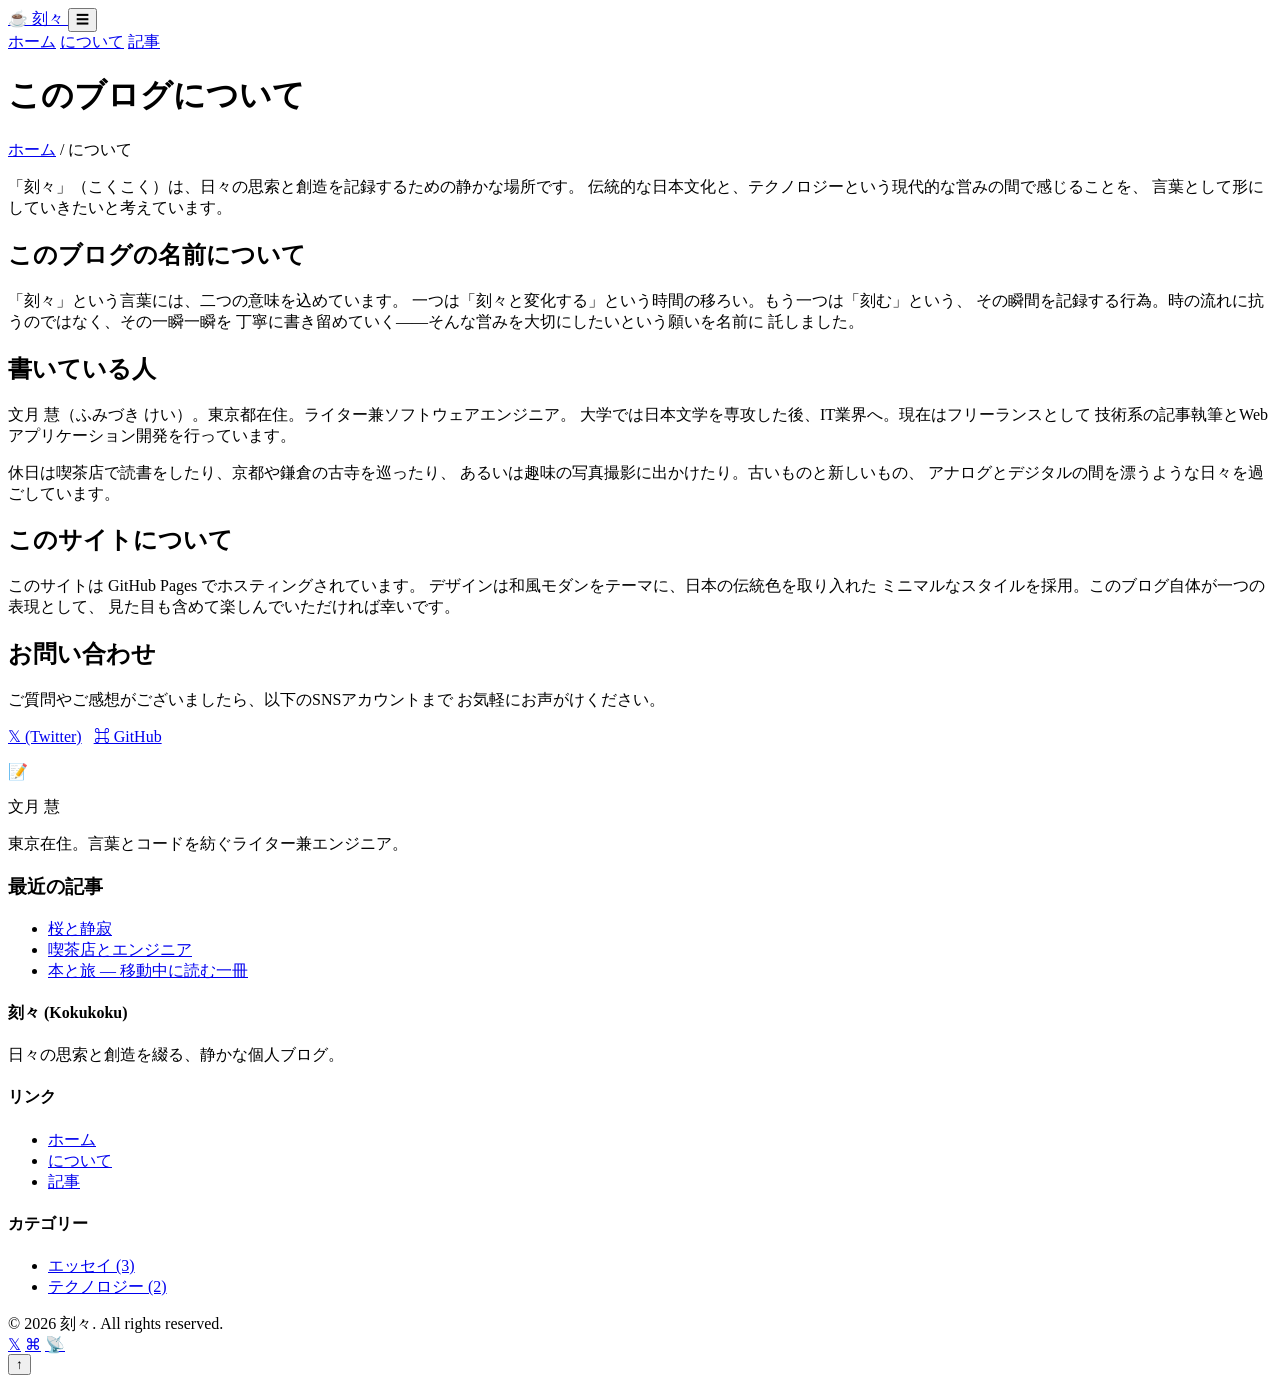
==== about.html @ dc00699d "Add about.html" ====
<!DOCTYPE html>
<html lang="ja">
<head>
  <meta charset="UTF-8">
  <meta name="viewport" content="width=device-width, initial-scale=1.0">
  <meta name="description" content="刻々ブログについて — このサイトと書き手の紹介">
  <title>について — 刻々</title>
  <link rel="icon" href="data:image/svg+xml,<svg xmlns='http://www.w3.org/2000/svg' viewBox='0 0 100 100'><text y='.9em' font-size='90'>🌸</text></svg>">
  <link rel="stylesheet" href="css/style.css">
</head>
<body>

  <!-- Header -->
  <header class="site-header">
    <div class="header-inner">
      <a href="index.html" class="site-logo">
        <span class="logo-icon">☕</span>
        <span>刻々</span>
      </a>
      <button class="nav-toggle" id="navToggle" aria-label="メニュー">☰</button>
      <nav class="main-nav" id="mainNav">
        <a href="index.html">ホーム</a>
        <a href="about.html" class="active">について</a>
        <a href="posts/桜と静寂.html">記事</a>
      </nav>
    </div>
  </header>

  <!-- Page Header -->
  <div class="page-header">
    <h1>このブログについて</h1>
    <p class="breadcrumb"><a href="index.html">ホーム</a> / について</p>
  </div>

  <!-- Content -->
  <div class="layout-with-sidebar">
    <main class="main-content">
      <article class="post-content">

        <p>
          「刻々」（こくこく）は、日々の思索と創造を記録するための静かな場所です。
          伝統的な日本文化と、テクノロジーという現代的な営みの間で感じることを、
          言葉として形にしていきたいと考えています。
        </p>

        <h2>このブログの名前について</h2>
        <p>
          「刻々」という言葉には、二つの意味を込めています。
          一つは「刻々と変化する」という時間の移ろい。もう一つは「刻む」という、
          その瞬間を記録する行為。時の流れに抗うのではなく、その一瞬一瞬を
          丁寧に書き留めていく——そんな営みを大切にしたいという願いを名前に
          託しました。
        </p>

        <h2>書いている人</h2>
        <p>
          文月 慧（ふみづき けい）。東京都在住。ライター兼ソフトウェアエンジニア。
          大学では日本文学を専攻した後、IT業界へ。現在はフリーランスとして
          技術系の記事執筆とWebアプリケーション開発を行っています。
        </p>
        <p>
          休日は喫茶店で読書をしたり、京都や鎌倉の古寺を巡ったり、
          あるいは趣味の写真撮影に出かけたり。古いものと新しいもの、
          アナログとデジタルの間を漂うような日々を過ごしています。
        </p>

        <h2>このサイトについて</h2>
        <p>
          このサイトは GitHub Pages でホスティングされています。
          デザインは和風モダンをテーマに、日本の伝統色を取り入れた
          ミニマルなスタイルを採用。このブログ自体が一つの表現として、
          見た目も含めて楽しんでいただければ幸いです。
        </p>

        <h2>お問い合わせ</h2>
        <p>
          ご質問やご感想がございましたら、以下のSNSアカウントまで
          お気軽にお声がけください。
        </p>
        <p>
          <a href="#" class="btn btn-outline">𝕏 (Twitter)</a>
          <a href="#" class="btn btn-outline" style="margin-left:8px;">⌘ GitHub</a>
        </p>

      </article>
    </main>

    <!-- Sidebar -->
    <aside>
      <div class="profile-widget">
        <div class="avatar">📝</div>
        <p class="name">文月 慧</p>
        <p class="bio">東京在住。言葉とコードを紡ぐライター兼エンジニア。</p>
      </div>

      <div class="widget">
        <h3>最近の記事</h3>
        <ul>
          <li><a href="posts/桜と静寂.html">桜と静寂</a></li>
          <li><a href="posts/喫茶店とエンジニア.html">喫茶店とエンジニア</a></li>
          <li><a href="posts/本と旅.html">本と旅 — 移動中に読む一冊</a></li>
        </ul>
      </div>
    </aside>
  </div>

  <!-- Footer -->
  <footer class="site-footer">
    <div class="footer-inner">
      <div class="footer-section">
        <h4>刻々 (Kokukoku)</h4>
        <p>日々の思索と創造を綴る、静かな個人ブログ。</p>
      </div>
      <div class="footer-section">
        <h4>リンク</h4>
        <ul>
          <li><a href="index.html">ホーム</a></li>
          <li><a href="about.html">について</a></li>
          <li><a href="posts/桜と静寂.html">記事</a></li>
        </ul>
      </div>
      <div class="footer-section">
        <h4>カテゴリー</h4>
        <ul>
          <li><a href="#">エッセイ (3)</a></li>
          <li><a href="#">テクノロジー (2)</a></li>
        </ul>
      </div>
    </div>
    <div class="footer-bottom">
      <span>&copy; 2026 刻々. All rights reserved.</span>
      <div class="footer-social">
        <a href="#" title="Twitter">𝕏</a>
        <a href="#" title="GitHub">⌘</a>
        <a href="#" title="RSS">📡</a>
      </div>
    </div>
  </footer>

  <button class="scroll-top" id="scrollTop" aria-label="トップへ戻る">↑</button>

  <script src="js/main.js"></script>
</body>
</html>
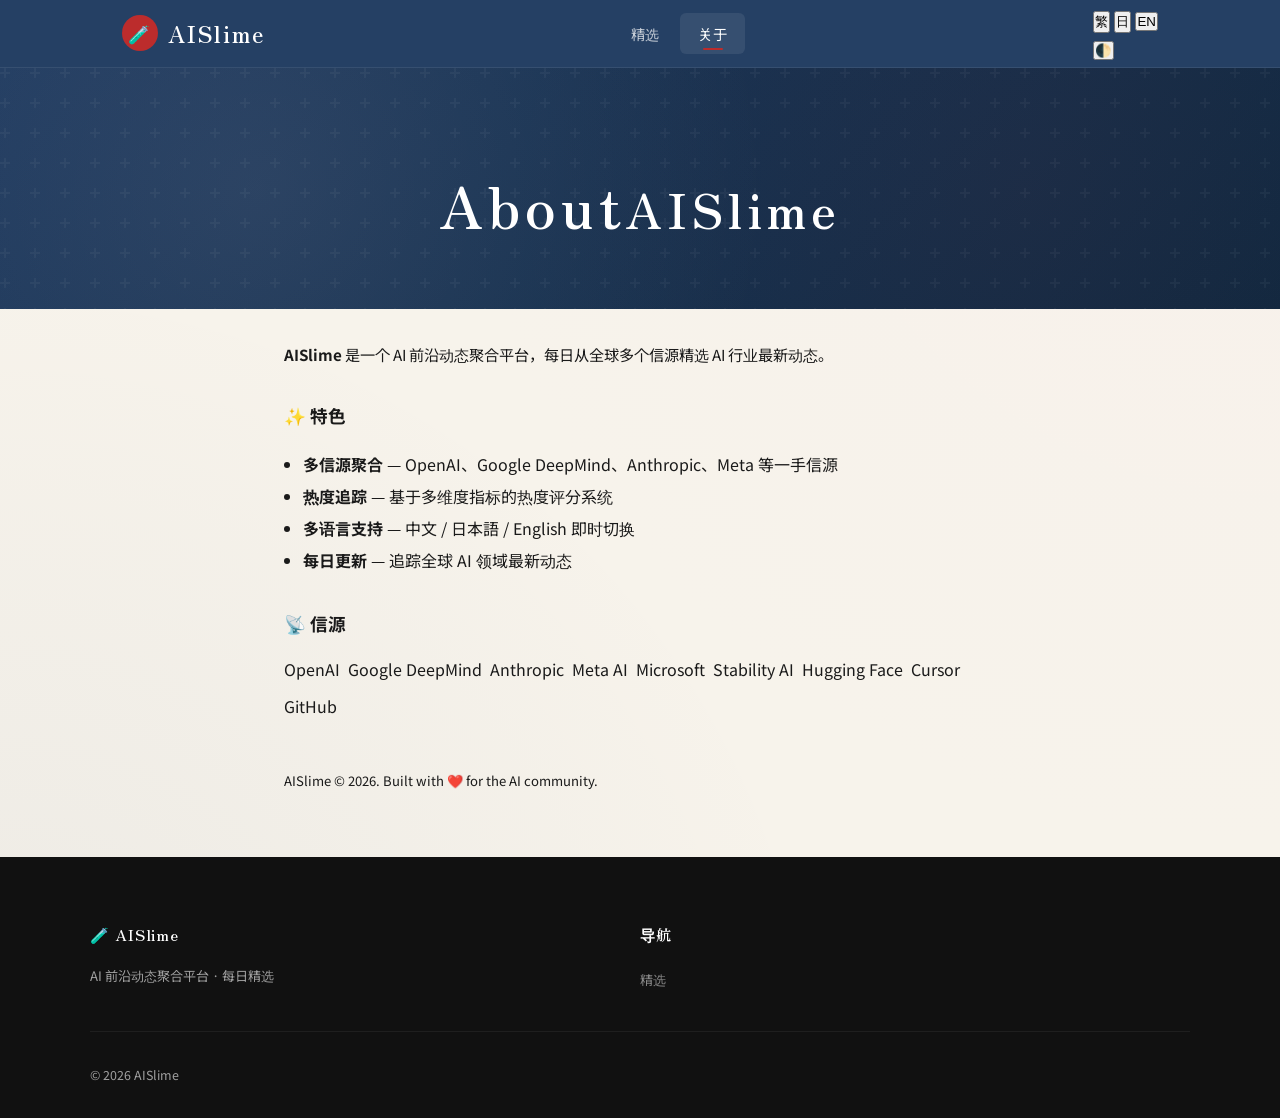
==== commit 350bc3c9: "Update about.html" ====
--- a/about.html
+++ b/about.html
@@ -1,144 +1,87 @@
 <!DOCTYPE html>
-<html lang="ja">
+<html lang="zh-CN" data-theme="dark">
 <head>
   <meta charset="UTF-8">
   <meta name="viewport" content="width=device-width, initial-scale=1.0">
-  <meta name="description" content="刻々ブログについて — このサイトと書き手の紹介">
-  <title>について — 刻々</title>
-  <link rel="icon" href="data:image/svg+xml,<svg xmlns='http://www.w3.org/2000/svg' viewBox='0 0 100 100'><text y='.9em' font-size='90'>🌸</text></svg>">
+  <meta name="description" content="关于 AISlime — AI 前沿动态聚合平台">
+  <title>关于 — AISlime</title>
+  <link rel="icon" href="data:image/svg+xml,<svg xmlns='http://www.w3.org/2000/svg' viewBox='0 0 100 100'><text y='.9em' font-size='90'>🧪</text></svg>">
   <link rel="stylesheet" href="css/style.css">
+  <link href="https://fonts.googleapis.com/css2?family=Inter:wght@400;500;600;700;800&family=Noto+Sans+SC:wght@400;500;600;700&family=Noto+Sans+JP:wght@300;400;500;700&display=swap" rel="stylesheet">
 </head>
 <body>
-
-  <!-- Header -->
   <header class="site-header">
     <div class="header-inner">
-      <a href="index.html" class="site-logo">
-        <span class="logo-icon">☕</span>
-        <span>刻々</span>
-      </a>
-      <button class="nav-toggle" id="navToggle" aria-label="メニュー">☰</button>
+      <a href="index.html" class="site-logo"><span class="logo-icon">🧪</span><span>AISlime</span></a>
       <nav class="main-nav" id="mainNav">
-        <a href="index.html">ホーム</a>
-        <a href="about.html" class="active">について</a>
-        <a href="posts/桜と静寂.html">記事</a>
+        <a href="index.html" data-i18n="nav.featured">精选</a>
+        <a href="about.html" class="active" data-i18n="nav.about">关于</a>
       </nav>
+      <div class="header-actions">
+        <div class="lang-switcher">
+          <button class="lang-btn active" data-lang="zh">繁</button>
+          <button class="lang-btn" data-lang="ja">日</button>
+          <button class="lang-btn" data-lang="en">EN</button>
+        </div>
+        <button class="theme-toggle" id="themeToggle">🌓</button>
+        <button class="nav-toggle" id="navToggle">☰</button>
+      </div>
     </div>
   </header>
 
-  <!-- Page Header -->
-  <div class="page-header">
-    <h1>このブログについて</h1>
-    <p class="breadcrumb"><a href="index.html">ホーム</a> / について</p>
+  <div class="hero" style="padding:6rem 1.5rem 3rem;">
+    <div class="hero-content">
+      <h1><span class="gradient-text">About</span><small>AISlime</small></h1>
+    </div>
   </div>
 
-  <!-- Content -->
-  <div class="layout-with-sidebar">
-    <main class="main-content">
-      <article class="post-content">
+  <main class="main-layout" style="max-width:760px; margin:0 auto; padding:2rem 1.5rem 4rem;">
+    <p style="color:var(--text-secondary); font-size:0.95rem; line-height:1.8; margin-bottom:1.5rem;">
+      <b style="color:var(--text-primary)">AISlime</b> 是一个 AI 前沿动态聚合平台，每日从全球多个信源精选 AI 行业最新动态。
+    </p>
 
-        <p>
-          「刻々」（こくこく）は、日々の思索と創造を記録するための静かな場所です。
-          伝統的な日本文化と、テクノロジーという現代的な営みの間で感じることを、
-          言葉として形にしていきたいと考えています。
-        </p>
+    <h2 style="font-size:1.1rem; color:var(--accent); margin:2rem 0 1rem;">✨ 特色</h2>
+    <ul style="color:var(--text-secondary); line-height:2; padding-left:1.2rem;">
+      <li><b>多信源聚合</b> — OpenAI、Google DeepMind、Anthropic、Meta 等一手信源</li>
+      <li><b>热度追踪</b> — 基于多维度指标的热度评分系统</li>
+      <li><b>多语言支持</b> — 中文 / 日本語 / English 即时切换</li>
+      <li><b>每日更新</b> — 追踪全球 AI 领域最新动态</li>
+    </ul>
 
-        <h2>このブログの名前について</h2>
-        <p>
-          「刻々」という言葉には、二つの意味を込めています。
-          一つは「刻々と変化する」という時間の移ろい。もう一つは「刻む」という、
-          その瞬間を記録する行為。時の流れに抗うのではなく、その一瞬一瞬を
-          丁寧に書き留めていく——そんな営みを大切にしたいという願いを名前に
-          託しました。
-        </p>
+    <h2 style="font-size:1.1rem; color:var(--accent); margin:2rem 0 1rem;">📡 信源</h2>
+    <div style="display:flex; flex-wrap:wrap; gap:0.5rem;">
+      <span class="card-tag model">OpenAI</span>
+      <span class="card-tag product">Google DeepMind</span>
+      <span class="card-tag industry">Anthropic</span>
+      <span class="card-tag paper">Meta AI</span>
+      <span class="card-tag tutorial">Microsoft</span>
+      <span class="card-tag agent">Stability AI</span>
+      <span class="card-tag model">Hugging Face</span>
+      <span class="card-tag product">Cursor</span>
+      <span class="card-tag industry">GitHub</span>
+    </div>
 
-        <h2>書いている人</h2>
-        <p>
-          文月 慧（ふみづき けい）。東京都在住。ライター兼ソフトウェアエンジニア。
-          大学では日本文学を専攻した後、IT業界へ。現在はフリーランスとして
-          技術系の記事執筆とWebアプリケーション開発を行っています。
-        </p>
-        <p>
-          休日は喫茶店で読書をしたり、京都や鎌倉の古寺を巡ったり、
-          あるいは趣味の写真撮影に出かけたり。古いものと新しいもの、
-          アナログとデジタルの間を漂うような日々を過ごしています。
-        </p>
+    <p style="color:var(--text-muted); font-size:0.82rem; margin-top:3rem;">
+      AISlime &copy; 2026. Built with ❤️ for the AI community.
+    </p>
+  </main>
 
-        <h2>このサイトについて</h2>
-        <p>
-          このサイトは GitHub Pages でホスティングされています。
-          デザインは和風モダンをテーマに、日本の伝統色を取り入れた
-          ミニマルなスタイルを採用。このブログ自体が一つの表現として、
-          見た目も含めて楽しんでいただければ幸いです。
-        </p>
-
-        <h2>お問い合わせ</h2>
-        <p>
-          ご質問やご感想がございましたら、以下のSNSアカウントまで
-          お気軽にお声がけください。
-        </p>
-        <p>
-          <a href="#" class="btn btn-outline">𝕏 (Twitter)</a>
-          <a href="#" class="btn btn-outline" style="margin-left:8px;">⌘ GitHub</a>
-        </p>
-
-      </article>
-    </main>
-
-    <!-- Sidebar -->
-    <aside>
-      <div class="profile-widget">
-        <div class="avatar">📝</div>
-        <p class="name">文月 慧</p>
-        <p class="bio">東京在住。言葉とコードを紡ぐライター兼エンジニア。</p>
-      </div>
-
-      <div class="widget">
-        <h3>最近の記事</h3>
-        <ul>
-          <li><a href="posts/桜と静寂.html">桜と静寂</a></li>
-          <li><a href="posts/喫茶店とエンジニア.html">喫茶店とエンジニア</a></li>
-          <li><a href="posts/本と旅.html">本と旅 — 移動中に読む一冊</a></li>
-        </ul>
-      </div>
-    </aside>
-  </div>
-
-  <!-- Footer -->
   <footer class="site-footer">
     <div class="footer-inner">
       <div class="footer-section">
-        <h4>刻々 (Kokukoku)</h4>
-        <p>日々の思索と創造を綴る、静かな個人ブログ。</p>
+        <h4>🧪 AISlime</h4>
+        <p data-i18n="footer.desc">AI 前沿动态聚合平台 · 每日精选</p>
       </div>
       <div class="footer-section">
-        <h4>リンク</h4>
-        <ul>
-          <li><a href="index.html">ホーム</a></li>
-          <li><a href="about.html">について</a></li>
-          <li><a href="posts/桜と静寂.html">記事</a></li>
-        </ul>
-      </div>
-      <div class="footer-section">
-        <h4>カテゴリー</h4>
-        <ul>
-          <li><a href="#">エッセイ (3)</a></li>
-          <li><a href="#">テクノロジー (2)</a></li>
-        </ul>
+        <h4 data-i18n="nav.title">导航</h4>
+        <ul><li><a href="index.html" data-i18n="nav.featured">精选</a></li></ul>
       </div>
     </div>
-    <div class="footer-bottom">
-      <span>&copy; 2026 刻々. All rights reserved.</span>
-      <div class="footer-social">
-        <a href="#" title="Twitter">𝕏</a>
-        <a href="#" title="GitHub">⌘</a>
-        <a href="#" title="RSS">📡</a>
-      </div>
-    </div>
+    <div class="footer-bottom"><span>&copy; 2026 AISlime</span></div>
   </footer>
 
-  <button class="scroll-top" id="scrollTop" aria-label="トップへ戻る">↑</button>
-
+  <button class="scroll-top" id="scrollTop">↑</button>
+  <script src="js/i18n.js"></script>
   <script src="js/main.js"></script>
 </body>
 </html>
--- a/css/style.css
+++ b/css/style.css
@@ -0,0 +1,933 @@
+/* ============================================================
+   日系ブログ — 和風モダンテーマ
+   Japanese Blog — Modern Wa-fu (和風) Theme
+   ============================================================ */
+
+/* --- Fonts --- */
+@import url('https://fonts.googleapis.com/css2?family=Noto+Sans+JP:wght@300;400;500;700&family=Noto+Serif+JP:wght@400;600;700&family=Zen+Old+Mincho:wght@400;600;700&display=swap');
+
+/* --- CSS Variables / Color Palette --- */
+:root {
+  /* Traditional Japanese Colors (伝統色) */
+  --ai: #1e3a5f;               /* 藍色 Indigo blue */
+  --ai-light: #3b5a7e;
+  --shu: #bc2c2c;              /* 朱色 Vermillion red */
+  --shu-light: #d94a4a;
+  --washi: #f7f3eb;            /* 和紙色 Washi paper */
+  --washi-dark: #e8e0d0;
+  --sumi: #1a1a1a;             /* 墨色 Ink black */
+  --take: #6b7b3a;             /* 竹色 Bamboo green */
+  --take-light: #8fa35a;
+  --sakura: #fce4ec;           /* 桜色 Cherry blossom */
+  --sakura-dark: #f8bbd0;
+  --nezumi: #8c8c8c;           /* 鼠色 Gray */
+  --nezumi-light: #b8b8b8;
+  --kinari: #d4c8a8;           /* 生成色 Unbleached silk */
+  --kuro: #111111;
+  --shironeri: #faf6ef;        /* 白練り Off-white */
+
+  /* Functional Assignments */
+  --color-bg: var(--shironeri);
+  --color-bg-alt: var(--washi);
+  --color-text: var(--sumi);
+  --color-text-light: #555;
+  --color-accent: var(--shu);
+  --color-accent-hover: #a02222;
+  --color-primary: var(--ai);
+  --color-primary-light: var(--ai-light);
+  --color-border: var(--kinari);
+  --color-card-bg: #ffffff;
+  --color-header-bg: rgba(30, 58, 95, 0.97);
+  --color-footer-bg: var(--kuro);
+
+  /* Typography */
+  --font-jp-sans: 'Noto Sans JP', 'Hiragino Sans', 'Yu Gothic', sans-serif;
+  --font-jp-serif: 'Noto Serif JP', 'Yu Mincho', 'Hiragino Mincho ProN', serif;
+  --font-title: 'Zen Old Mincho', 'Noto Serif JP', serif;
+
+  /* Spacing */
+  --spacing-xs: 0.25rem;
+  --spacing-sm: 0.5rem;
+  --spacing-md: 1rem;
+  --spacing-lg: 2rem;
+  --spacing-xl: 4rem;
+
+  /* Layout */
+  --content-width: 880px;
+  --card-radius: 12px;
+  --header-height: 68px;
+}
+
+/* --- Reset & Base --- */
+*, *::before, *::after {
+  margin: 0;
+  padding: 0;
+  box-sizing: border-box;
+}
+
+html {
+  scroll-behavior: smooth;
+  font-size: 16px;
+}
+
+body {
+  font-family: var(--font-jp-sans);
+  color: var(--color-text);
+  background: var(--color-bg-alt);
+  background-image:
+    radial-gradient(circle at 100% 0%, rgba(252, 228, 236, 0.15) 0%, transparent 50%),
+    radial-gradient(circle at 0% 100%, rgba(30, 58, 95, 0.05) 0%, transparent 50%);
+  line-height: 1.8;
+  min-height: 100vh;
+  display: flex;
+  flex-direction: column;
+}
+
+a {
+  color: var(--color-primary);
+  text-decoration: none;
+  transition: color 0.2s ease;
+}
+a:hover {
+  color: var(--color-accent);
+}
+
+img {
+  max-width: 100%;
+  height: auto;
+}
+
+::selection {
+  background: var(--sakura-dark);
+  color: var(--kuro);
+}
+
+/* === Washi Pattern Overlay (和紙テクスチャ) === */
+body::before {
+  content: '';
+  position: fixed;
+  inset: 0;
+  pointer-events: none;
+  z-index: -1;
+  opacity: 0.03;
+  background-image:
+    repeating-linear-gradient(
+      0deg,
+      transparent,
+      transparent 2px,
+      rgba(0,0,0,0.03) 2px,
+      rgba(0,0,0,0.03) 4px
+    );
+}
+
+/* === Header / Navigation === */
+.site-header {
+  position: fixed;
+  top: 0;
+  left: 0;
+  right: 0;
+  height: var(--header-height);
+  background: var(--color-header-bg);
+  backdrop-filter: blur(12px);
+  -webkit-backdrop-filter: blur(12px);
+  z-index: 1000;
+  border-bottom: 1px solid rgba(255,255,255,0.08);
+}
+
+.header-inner {
+  max-width: 1100px;
+  margin: 0 auto;
+  padding: 0 var(--spacing-lg);
+  height: 100%;
+  display: flex;
+  align-items: center;
+  justify-content: space-between;
+}
+
+.site-logo {
+  display: flex;
+  align-items: center;
+  gap: 10px;
+  color: #fff;
+  font-family: var(--font-title);
+  font-size: 1.4rem;
+  font-weight: 700;
+  letter-spacing: 0.08em;
+  text-decoration: none;
+}
+
+.site-logo .logo-icon {
+  display: inline-flex;
+  align-items: center;
+  justify-content: center;
+  width: 36px;
+  height: 36px;
+  background: var(--shu);
+  border-radius: 50%;
+  font-size: 1.1rem;
+}
+
+.main-nav {
+  display: flex;
+  align-items: center;
+  gap: 2px;
+}
+
+.main-nav a {
+  color: rgba(255,255,255,0.75);
+  padding: 8px 18px;
+  font-size: 0.9rem;
+  font-weight: 400;
+  letter-spacing: 0.04em;
+  border-radius: 6px;
+  transition: all 0.2s ease;
+  position: relative;
+}
+.main-nav a:hover {
+  color: #fff;
+  background: rgba(255,255,255,0.1);
+}
+.main-nav a.active {
+  color: #fff;
+  background: rgba(255,255,255,0.08);
+}
+.main-nav a.active::after {
+  content: '';
+  position: absolute;
+  bottom: 4px;
+  left: 50%;
+  transform: translateX(-50%);
+  width: 20px;
+  height: 2px;
+  background: var(--shu);
+  border-radius: 1px;
+}
+
+/* Mobile hamburger */
+.nav-toggle {
+  display: none;
+  background: none;
+  border: none;
+  color: #fff;
+  font-size: 1.5rem;
+  cursor: pointer;
+  padding: 4px;
+}
+
+/* === Hero Section === */
+.hero {
+  margin-top: var(--header-height);
+  padding: var(--spacing-xl) var(--spacing-lg);
+  text-align: center;
+  position: relative;
+  overflow: hidden;
+  background: linear-gradient(135deg, var(--ai) 0%, #0f2840 100%);
+  color: #fff;
+}
+
+.hero::before {
+  content: '';
+  position: absolute;
+  inset: 0;
+  background:
+    radial-gradient(circle at 20% 50%, rgba(252, 228, 236, 0.08) 0%, transparent 50%),
+    radial-gradient(circle at 80% 50%, rgba(188, 44, 44, 0.06) 0%, transparent 50%);
+  pointer-events: none;
+}
+
+/* Seigaiha pattern overlay */
+.hero::after {
+  content: '';
+  position: absolute;
+  inset: 0;
+  opacity: 0.04;
+  background-image: url("data:image/svg+xml,%3Csvg width='60' height='60' viewBox='0 0 60 60' xmlns='http://www.w3.org/2000/svg'%3E%3Cg fill='none' fill-rule='evenodd'%3E%3Cg fill='%23ffffff' fill-opacity='1'%3E%3Cpath d='M36 34v-4h-2v4h-4v2h4v4h2v-4h4v-2h-4zm0-30V0h-2v4h-4v2h4v4h2V6h4V4h-4zM6 34v-4H4v4H0v2h4v4h2v-4h4v-2H6zM6 4V0H4v4H0v2h4v4h2V6h4V4H6z'/%3E%3C/g%3E%3C/g%3E%3C/svg%3E");
+  pointer-events: none;
+}
+
+.hero-content {
+  max-width: var(--content-width);
+  margin: 0 auto;
+  position: relative;
+  z-index: 1;
+}
+
+.hero h1 {
+  font-family: var(--font-title);
+  font-size: clamp(2.2rem, 5vw, 3.6rem);
+  font-weight: 700;
+  letter-spacing: 0.08em;
+  line-height: 1.4;
+  margin-bottom: var(--spacing-md);
+}
+
+.hero h1 .jp-accent {
+  display: inline-block;
+  color: var(--shu);
+  font-size: 1.1em;
+}
+
+.hero .subtitle {
+  font-size: 1.05rem;
+  color: rgba(255,255,255,0.7);
+  font-weight: 300;
+  letter-spacing: 0.15em;
+  margin-bottom: var(--spacing-lg);
+}
+
+.hero .subtitle .jp {
+  font-family: var(--font-jp-serif);
+  font-size: 0.95em;
+}
+
+/* === Section Container === */
+.container {
+  max-width: var(--content-width);
+  margin: 0 auto;
+  padding: var(--spacing-lg);
+}
+
+section {
+  padding: var(--spacing-xl) 0;
+}
+
+.section-title {
+  font-family: var(--font-title);
+  font-size: 1.8rem;
+  font-weight: 600;
+  color: var(--color-primary);
+  text-align: center;
+  margin-bottom: var(--spacing-sm);
+  letter-spacing: 0.1em;
+}
+
+.section-title-jp {
+  display: block;
+  font-family: var(--font-jp-sans);
+  font-size: 0.75rem;
+  color: var(--nezumi);
+  font-weight: 400;
+  letter-spacing: 0.2em;
+  text-transform: uppercase;
+  margin-bottom: var(--spacing-sm);
+}
+
+.section-divider {
+  width: 60px;
+  height: 3px;
+  background: var(--shu);
+  margin: var(--spacing-md) auto var(--spacing-lg);
+  border-radius: 2px;
+}
+
+/* === Blog Card Grid === */
+.blog-grid {
+  display: grid;
+  grid-template-columns: repeat(auto-fill, minmax(340px, 1fr));
+  gap: var(--spacing-lg);
+  margin-top: var(--spacing-lg);
+}
+
+.blog-card {
+  background: var(--color-card-bg);
+  border-radius: var(--card-radius);
+  overflow: hidden;
+  box-shadow: 0 2px 12px rgba(0,0,0,0.06);
+  transition: transform 0.25s ease, box-shadow 0.25s ease;
+  cursor: pointer;
+  border: 1px solid rgba(0,0,0,0.04);
+}
+.blog-card:hover {
+  transform: translateY(-4px);
+  box-shadow: 0 8px 30px rgba(0,0,0,0.1);
+}
+
+.blog-card-image {
+  width: 100%;
+  height: 200px;
+  object-fit: cover;
+  display: block;
+  background: var(--washi-dark);
+}
+
+.blog-card-body {
+  padding: var(--spacing-lg);
+}
+
+.blog-card .card-category {
+  display: inline-block;
+  font-size: 0.72rem;
+  font-weight: 500;
+  letter-spacing: 0.08em;
+  color: var(--shu);
+  background: rgba(188, 44, 44, 0.08);
+  padding: 2px 10px;
+  border-radius: 4px;
+  margin-bottom: var(--spacing-sm);
+}
+
+.blog-card h3 {
+  font-family: var(--font-jp-serif);
+  font-size: 1.15rem;
+  font-weight: 600;
+  color: var(--color-text);
+  line-height: 1.6;
+  margin-bottom: var(--spacing-sm);
+}
+
+.blog-card .card-excerpt {
+  font-size: 0.88rem;
+  color: var(--color-text-light);
+  line-height: 1.7;
+  margin-bottom: var(--spacing-md);
+}
+
+.blog-card .card-meta {
+  display: flex;
+  align-items: center;
+  gap: var(--spacing-md);
+  font-size: 0.78rem;
+  color: var(--nezumi);
+}
+
+.blog-card .card-meta .date {
+  display: flex;
+  align-items: center;
+  gap: 4px;
+}
+
+/* === Featured Post (larger) === */
+.featured-post {
+  display: grid;
+  grid-template-columns: 1fr 1fr;
+  gap: var(--spacing-lg);
+  background: var(--color-card-bg);
+  border-radius: var(--card-radius);
+  overflow: hidden;
+  box-shadow: 0 4px 20px rgba(0,0,0,0.06);
+  border: 1px solid rgba(0,0,0,0.04);
+  margin-bottom: var(--spacing-xl);
+}
+
+.featured-post .featured-image {
+  height: 100%;
+  min-height: 300px;
+  background: var(--washi-dark);
+  object-fit: cover;
+  width: 100%;
+  display: block;
+}
+
+.featured-post .featured-body {
+  padding: var(--spacing-xl);
+  display: flex;
+  flex-direction: column;
+  justify-content: center;
+}
+
+.featured-post .card-category {
+  display: inline-block;
+  font-size: 0.75rem;
+  font-weight: 500;
+  letter-spacing: 0.08em;
+  color: var(--shu);
+  background: rgba(188, 44, 44, 0.08);
+  padding: 3px 12px;
+  border-radius: 4px;
+  margin-bottom: var(--spacing-sm);
+  align-self: flex-start;
+}
+
+.featured-post h2 {
+  font-family: var(--font-title);
+  font-size: 1.5rem;
+  font-weight: 600;
+  color: var(--color-text);
+  line-height: 1.5;
+  margin-bottom: var(--spacing-md);
+}
+
+.featured-post .featured-excerpt {
+  font-size: 0.92rem;
+  color: var(--color-text-light);
+  line-height: 1.8;
+  margin-bottom: var(--spacing-md);
+}
+
+.featured-post .card-meta {
+  font-size: 0.8rem;
+  color: var(--nezumi);
+}
+
+/* === Buttons === */
+.btn {
+  display: inline-flex;
+  align-items: center;
+  gap: 6px;
+  padding: 10px 24px;
+  font-family: var(--font-jp-sans);
+  font-size: 0.88rem;
+  font-weight: 500;
+  letter-spacing: 0.04em;
+  border-radius: 6px;
+  border: none;
+  cursor: pointer;
+  transition: all 0.2s ease;
+}
+
+.btn-primary {
+  background: var(--color-primary);
+  color: #fff;
+}
+.btn-primary:hover {
+  background: #152d4a;
+  color: #fff;
+}
+
+.btn-outline {
+  background: transparent;
+  color: var(--color-primary);
+  border: 1.5px solid var(--color-primary);
+}
+.btn-outline:hover {
+  background: var(--color-primary);
+  color: #fff;
+}
+
+.btn-accent {
+  background: var(--shu);
+  color: #fff;
+}
+.btn-accent:hover {
+  background: var(--color-accent-hover);
+  color: #fff;
+}
+
+/* === Page Content === */
+.page-header {
+  margin-top: var(--header-height);
+  padding: var(--spacing-xl) var(--spacing-lg);
+  background: linear-gradient(135deg, var(--ai) 0%, #0f2840 100%);
+  color: #fff;
+  text-align: center;
+  position: relative;
+  overflow: hidden;
+}
+
+.page-header::after {
+  content: '';
+  position: absolute;
+  inset: 0;
+  opacity: 0.04;
+  background-image: url("data:image/svg+xml,%3Csvg width='60' height='60' viewBox='0 0 60 60' xmlns='http://www.w3.org/2000/svg'%3E%3Cg fill='none' fill-rule='evenodd'%3E%3Cg fill='%23ffffff' fill-opacity='1'%3E%3Cpath d='M36 34v-4h-2v4h-4v2h4v4h2v-4h4v-2h-4zm0-30V0h-2v4h-4v2h4v4h2V6h4V4h-4zM6 34v-4H4v4H0v2h4v4h2v-4h4v-2H6zM6 4V0H4v4H0v2h4v4h2V6h4V4H6z'/%3E%3C/g%3E%3C/g%3E%3C/svg%3E");
+  pointer-events: none;
+}
+
+.page-header h1 {
+  font-family: var(--font-title);
+  font-size: clamp(1.8rem, 4vw, 2.8rem);
+  font-weight: 700;
+  letter-spacing: 0.08em;
+  position: relative;
+  z-index: 1;
+}
+
+.page-header .breadcrumb {
+  font-size: 0.82rem;
+  color: rgba(255,255,255,0.6);
+  margin-top: var(--spacing-sm);
+  position: relative;
+  z-index: 1;
+}
+.page-header .breadcrumb a {
+  color: rgba(255,255,255,0.7);
+}
+.page-header .breadcrumb a:hover {
+  color: #fff;
+}
+
+/* === Blog Post (Single) === */
+.post-content {
+  max-width: 760px;
+  margin: 0 auto;
+}
+
+.post-content h2 {
+  font-family: var(--font-title);
+  font-size: 1.5rem;
+  color: var(--color-primary);
+  margin-top: var(--spacing-xl);
+  margin-bottom: var(--spacing-md);
+  padding-bottom: var(--spacing-sm);
+  border-bottom: 2px solid var(--washi-dark);
+}
+
+.post-content h3 {
+  font-family: var(--font-title);
+  font-size: 1.2rem;
+  color: var(--color-text);
+  margin-top: var(--spacing-lg);
+  margin-bottom: var(--spacing-md);
+}
+
+.post-content p {
+  margin-bottom: var(--spacing-md);
+  font-size: 0.95rem;
+  line-height: 2;
+}
+
+.post-content blockquote {
+  border-left: 4px solid var(--shu);
+  padding: var(--spacing-md) var(--spacing-lg);
+  margin: var(--spacing-lg) 0;
+  background: var(--washi);
+  border-radius: 0 8px 8px 0;
+  font-style: italic;
+}
+
+.post-content blockquote p {
+  margin-bottom: 0;
+}
+
+.post-content ul, .post-content ol {
+  padding-left: var(--spacing-lg);
+  margin-bottom: var(--spacing-md);
+}
+
+.post-content li {
+  margin-bottom: var(--spacing-sm);
+  font-size: 0.95rem;
+}
+
+.post-content code {
+  background: var(--washi-dark);
+  padding: 2px 6px;
+  border-radius: 4px;
+  font-size: 0.85rem;
+  font-family: 'Courier New', monospace;
+}
+
+.post-content pre {
+  background: #1a1a2e;
+  color: #e0e0e0;
+  padding: var(--spacing-lg);
+  border-radius: var(--card-radius);
+  overflow-x: auto;
+  margin: var(--spacing-lg) 0;
+  font-size: 0.85rem;
+  line-height: 1.6;
+}
+
+/* === Sidebar / Profile Widget === */
+.profile-widget {
+  background: var(--color-card-bg);
+  border-radius: var(--card-radius);
+  padding: var(--spacing-lg);
+  border: 1px solid rgba(0,0,0,0.04);
+  text-align: center;
+  margin-bottom: var(--spacing-lg);
+}
+
+.profile-widget .avatar {
+  width: 80px;
+  height: 80px;
+  border-radius: 50%;
+  background: var(--washi-dark);
+  margin: 0 auto var(--spacing-md);
+  display: flex;
+  align-items: center;
+  justify-content: center;
+  font-size: 2.5rem;
+  color: var(--ai);
+  border: 3px solid var(--washi-dark);
+}
+
+.profile-widget .name {
+  font-family: var(--font-title);
+  font-size: 1.1rem;
+  font-weight: 600;
+  margin-bottom: 4px;
+}
+
+.profile-widget .bio {
+  font-size: 0.82rem;
+  color: var(--color-text-light);
+  line-height: 1.6;
+}
+
+/* === Categories Widget === */
+.widget {
+  background: var(--color-card-bg);
+  border-radius: var(--card-radius);
+  padding: var(--spacing-lg);
+  border: 1px solid rgba(0,0,0,0.04);
+  margin-bottom: var(--spacing-lg);
+}
+
+.widget h3 {
+  font-family: var(--font-title);
+  font-size: 1rem;
+  font-weight: 600;
+  color: var(--color-primary);
+  margin-bottom: var(--spacing-md);
+  padding-bottom: var(--spacing-sm);
+  border-bottom: 2px solid var(--washi-dark);
+}
+
+.widget ul {
+  list-style: none;
+}
+
+.widget li {
+  padding: 6px 0;
+  border-bottom: 1px solid var(--washi);
+}
+
+.widget li:last-child {
+  border-bottom: none;
+}
+
+.widget li a {
+  font-size: 0.85rem;
+  display: flex;
+  justify-content: space-between;
+  align-items: center;
+}
+
+.widget .count {
+  font-size: 0.75rem;
+  color: var(--nezumi);
+  background: var(--washi);
+  padding: 1px 8px;
+  border-radius: 10px;
+}
+
+/* === Two-column layout === */
+.layout-with-sidebar {
+  display: grid;
+  grid-template-columns: 1fr 280px;
+  gap: var(--spacing-xl);
+  max-width: 1200px;
+  margin: 0 auto;
+  padding: var(--spacing-xl) var(--spacing-lg);
+}
+
+.main-content {
+  min-width: 0;
+}
+
+/* === Footer === */
+.site-footer {
+  background: var(--color-footer-bg);
+  color: rgba(255,255,255,0.6);
+  padding: var(--spacing-xl) var(--spacing-lg) var(--spacing-lg);
+  margin-top: auto;
+}
+
+.footer-inner {
+  max-width: 1100px;
+  margin: 0 auto;
+  display: grid;
+  grid-template-columns: 2fr 1fr 1fr;
+  gap: var(--spacing-xl);
+}
+
+.footer-section h4 {
+  color: #fff;
+  font-family: var(--font-title);
+  font-size: 0.95rem;
+  font-weight: 600;
+  margin-bottom: var(--spacing-md);
+  letter-spacing: 0.06em;
+}
+
+.footer-section p {
+  font-size: 0.82rem;
+  line-height: 1.8;
+}
+
+.footer-section ul {
+  list-style: none;
+}
+
+.footer-section li {
+  margin-bottom: 6px;
+}
+
+.footer-section a {
+  color: rgba(255,255,255,0.5);
+  font-size: 0.82rem;
+  transition: color 0.2s;
+}
+.footer-section a:hover {
+  color: #fff;
+}
+
+.footer-bottom {
+  max-width: 1100px;
+  margin: var(--spacing-lg) auto 0;
+  padding-top: var(--spacing-lg);
+  border-top: 1px solid rgba(255,255,255,0.06);
+  display: flex;
+  justify-content: space-between;
+  align-items: center;
+  font-size: 0.78rem;
+}
+
+.footer-social {
+  display: flex;
+  gap: var(--spacing-md);
+}
+
+.footer-social a {
+  color: rgba(255,255,255,0.4);
+  font-size: 1.1rem;
+  transition: color 0.2s;
+}
+.footer-social a:hover {
+  color: var(--sakura);
+}
+
+/* === Scroll to Top === */
+.scroll-top {
+  position: fixed;
+  bottom: 30px;
+  right: 30px;
+  width: 44px;
+  height: 44px;
+  background: var(--color-primary);
+  color: #fff;
+  border: none;
+  border-radius: 50%;
+  font-size: 1.2rem;
+  cursor: pointer;
+  opacity: 0;
+  visibility: hidden;
+  transform: translateY(10px);
+  transition: all 0.3s ease;
+  box-shadow: 0 4px 12px rgba(0,0,0,0.2);
+  z-index: 999;
+}
+.scroll-top.visible {
+  opacity: 1;
+  visibility: visible;
+  transform: translateY(0);
+}
+.scroll-top:hover {
+  background: var(--color-accent);
+  transform: translateY(-2px);
+}
+
+/* === Page load animation === */
+.fade-in {
+  opacity: 0;
+  transform: translateY(20px);
+  transition: opacity 0.6s ease, transform 0.6s ease;
+}
+.fade-in.visible {
+  opacity: 1;
+  transform: translateY(0);
+}
+
+/* === Responsive === */
+@media (max-width: 900px) {
+  .featured-post {
+    grid-template-columns: 1fr;
+  }
+  .featured-post .featured-image {
+    min-height: 220px;
+  }
+  .footer-inner {
+    grid-template-columns: 1fr 1fr;
+  }
+  .layout-with-sidebar {
+    grid-template-columns: 1fr;
+  }
+}
+
+@media (max-width: 768px) {
+  .nav-toggle {
+    display: block;
+  }
+  .main-nav {
+    position: fixed;
+    top: var(--header-height);
+    left: 0;
+    right: 0;
+    background: var(--color-header-bg);
+    flex-direction: column;
+    padding: var(--spacing-md);
+    gap: 0;
+    transform: translateY(-100%);
+    opacity: 0;
+    transition: all 0.3s ease;
+    pointer-events: none;
+    border-bottom: 1px solid rgba(255,255,255,0.08);
+  }
+  .main-nav.open {
+    transform: translateY(0);
+    opacity: 1;
+    pointer-events: auto;
+  }
+  .main-nav a {
+    padding: 12px 18px;
+    width: 100%;
+    border-radius: 6px;
+  }
+  .main-nav a.active::after {
+    display: none;
+  }
+  .main-nav a.active {
+    background: rgba(188,44,44,0.15);
+    color: #fff;
+  }
+
+  .blog-grid {
+    grid-template-columns: 1fr;
+  }
+
+  .hero h1 {
+    font-size: 1.8rem;
+  }
+
+  .layout-with-sidebar {
+    padding: var(--spacing-lg);
+  }
+
+  .footer-inner {
+    grid-template-columns: 1fr;
+  }
+
+  .footer-bottom {
+    flex-direction: column;
+    gap: var(--spacing-sm);
+    text-align: center;
+  }
+
+  .featured-post .featured-body {
+    padding: var(--spacing-lg);
+  }
+}
+
+/* === Tag cloud === */
+.tag-cloud {
+  display: flex;
+  flex-wrap: wrap;
+  gap: 8px;
+  margin-top: var(--spacing-md);
+}
+.tag {
+  display: inline-block;
+  font-size: 0.75rem;
+  color: var(--color-primary);
+  background: rgba(30, 58, 95, 0.06);
+  padding: 4px 12px;
+  border-radius: 20px;
+  transition: all 0.2s;
+  border: 1px solid transparent;
+}
+.tag:hover {
+  background: var(--color-primary);
+  color: #fff;
+  border-color: var(--color-primary);
+}
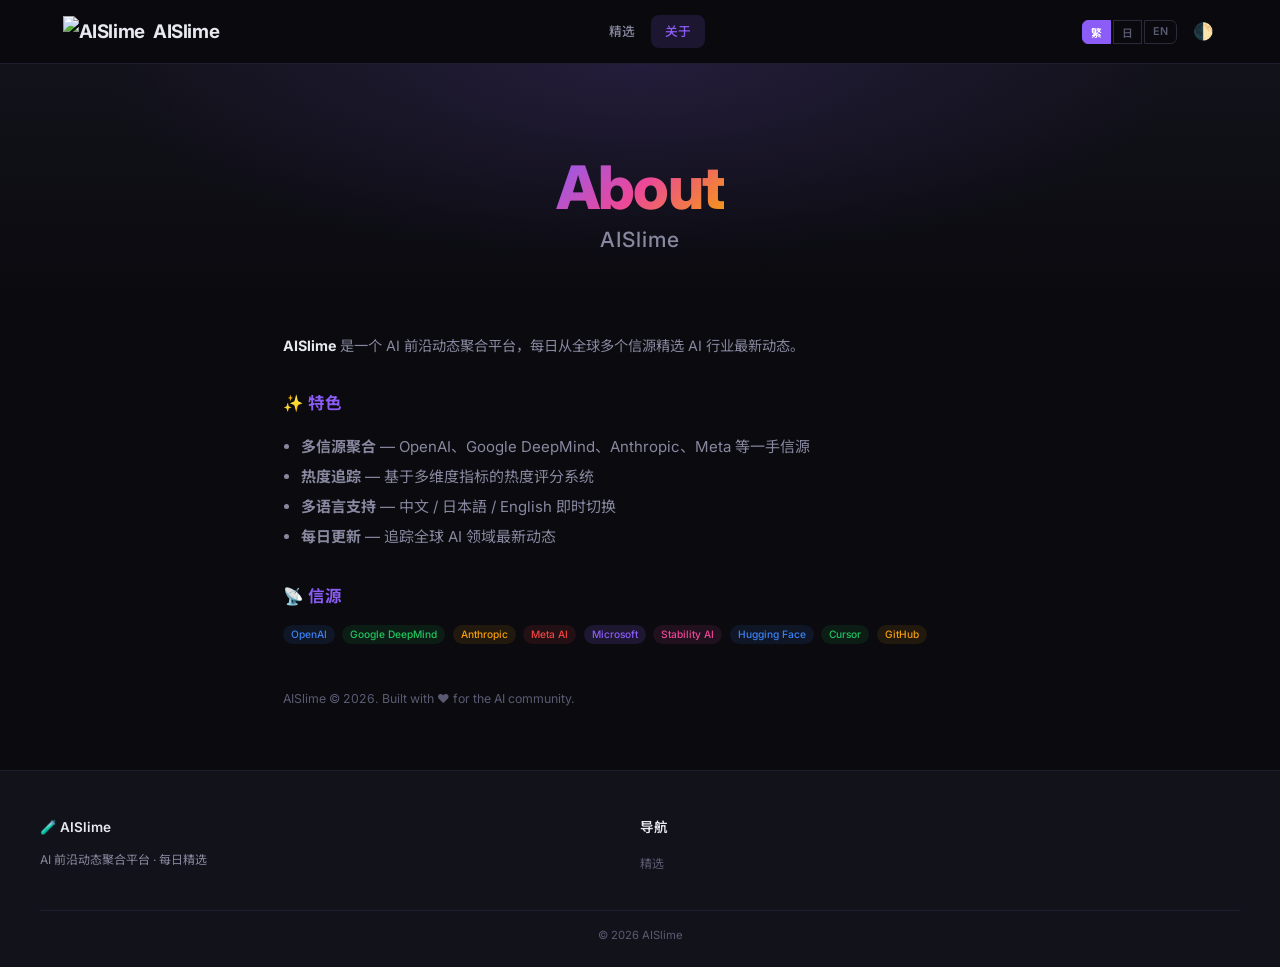
==== commit 3e16df9b: "Update about.html" ====
--- a/about.html
+++ b/about.html
@@ -12,7 +12,10 @@
 <body>
   <header class="site-header">
     <div class="header-inner">
-      <a href="index.html" class="site-logo"><span class="logo-icon">🧪</span><span>AISlime</span></a>
+      <a href="index.html" class="site-logo">
+        <img src="images/slime.svg" alt="AISlime" class="logo-img">
+        <span>AISlime</span>
+      </a>
       <nav class="main-nav" id="mainNav">
         <a href="index.html" data-i18n="nav.featured">精选</a>
         <a href="about.html" class="active" data-i18n="nav.about">关于</a>
--- a/css/style.css
+++ b/css/style.css
@@ -1,933 +1,476 @@
 /* ============================================================
-   日系ブログ — 和風モダンテーマ
-   Japanese Blog — Modern Wa-fu (和風) Theme
+   AISlime — AI 前沿动态聚合
    ============================================================ */
 
 /* --- Fonts --- */
-@import url('https://fonts.googleapis.com/css2?family=Noto+Sans+JP:wght@300;400;500;700&family=Noto+Serif+JP:wght@400;600;700&family=Zen+Old+Mincho:wght@400;600;700&display=swap');
-
-/* --- CSS Variables / Color Palette --- */
-:root {
-  /* Traditional Japanese Colors (伝統色) */
-  --ai: #1e3a5f;               /* 藍色 Indigo blue */
-  --ai-light: #3b5a7e;
-  --shu: #bc2c2c;              /* 朱色 Vermillion red */
-  --shu-light: #d94a4a;
-  --washi: #f7f3eb;            /* 和紙色 Washi paper */
-  --washi-dark: #e8e0d0;
-  --sumi: #1a1a1a;             /* 墨色 Ink black */
-  --take: #6b7b3a;             /* 竹色 Bamboo green */
-  --take-light: #8fa35a;
-  --sakura: #fce4ec;           /* 桜色 Cherry blossom */
-  --sakura-dark: #f8bbd0;
-  --nezumi: #8c8c8c;           /* 鼠色 Gray */
-  --nezumi-light: #b8b8b8;
-  --kinari: #d4c8a8;           /* 生成色 Unbleached silk */
-  --kuro: #111111;
-  --shironeri: #faf6ef;        /* 白練り Off-white */
-
-  /* Functional Assignments */
-  --color-bg: var(--shironeri);
-  --color-bg-alt: var(--washi);
-  --color-text: var(--sumi);
-  --color-text-light: #555;
-  --color-accent: var(--shu);
-  --color-accent-hover: #a02222;
-  --color-primary: var(--ai);
-  --color-primary-light: var(--ai-light);
-  --color-border: var(--kinari);
-  --color-card-bg: #ffffff;
-  --color-header-bg: rgba(30, 58, 95, 0.97);
-  --color-footer-bg: var(--kuro);
-
-  /* Typography */
-  --font-jp-sans: 'Noto Sans JP', 'Hiragino Sans', 'Yu Gothic', sans-serif;
-  --font-jp-serif: 'Noto Serif JP', 'Yu Mincho', 'Hiragino Mincho ProN', serif;
-  --font-title: 'Zen Old Mincho', 'Noto Serif JP', serif;
-
-  /* Spacing */
-  --spacing-xs: 0.25rem;
-  --spacing-sm: 0.5rem;
-  --spacing-md: 1rem;
-  --spacing-lg: 2rem;
-  --spacing-xl: 4rem;
-
-  /* Layout */
-  --content-width: 880px;
-  --card-radius: 12px;
-  --header-height: 68px;
-}
-
-/* --- Reset & Base --- */
-*, *::before, *::after {
-  margin: 0;
-  padding: 0;
-  box-sizing: border-box;
-}
-
-html {
-  scroll-behavior: smooth;
-  font-size: 16px;
-}
-
+@import url('https://fonts.googleapis.com/css2?family=Inter:wght@400;500;600;700;800&family=Noto+Sans+SC:wght@400;500;600;700&family=Noto+Sans+JP:wght@300;400;500;700&display=swap');
+
+/* --- CSS Variables / Themes --- */
+:root,
+[data-theme="dark"] {
+  --bg-primary: #0a0a0f;
+  --bg-secondary: #12121a;
+  --bg-card: #1a1a26;
+  --bg-card-hover: #222236;
+  --bg-header: rgba(10, 10, 15, 0.92);
+  --text-primary: #e8e8f0;
+  --text-secondary: #8888a0;
+  --text-muted: #5a5a72;
+  --accent: #8b5cf6;
+  --accent-light: #a78bfa;
+  --accent-glow: rgba(139, 92, 246, 0.15);
+  --green: #22c55e;
+  --green-bg: rgba(34, 197, 94, 0.1);
+  --orange: #f59e0b;
+  --orange-bg: rgba(245, 158, 11, 0.1);
+  --blue: #3b82f6;
+  --blue-bg: rgba(59, 130, 246, 0.1);
+  --red: #ef4444;
+  --red-bg: rgba(239, 68, 68, 0.1);
+  --pink: #ec4899;
+  --border: #2a2a3a;
+  --border-light: #1e1e2e;
+  --shadow: 0 4px 24px rgba(0,0,0,0.3);
+  --radius: 12px;
+  --radius-sm: 8px;
+  --header-h: 64px;
+  --font-sans: 'Inter', 'Noto Sans SC', 'Noto Sans JP', sans-serif;
+  --font-mono: 'JetBrains Mono', 'Fira Code', monospace;
+}
+
+[data-theme="light"] {
+  --bg-primary: #f5f5fa;
+  --bg-secondary: #eeeef4;
+  --bg-card: #ffffff;
+  --bg-card-hover: #f8f8ff;
+  --bg-header: rgba(245, 245, 250, 0.92);
+  --text-primary: #1a1a2e;
+  --text-secondary: #5a5a72;
+  --text-muted: #9a9ab0;
+  --border: #dddde8;
+  --border-light: #eeeef4;
+  --shadow: 0 4px 24px rgba(0,0,0,0.08);
+}
+
+/* --- Reset --- */
+*, *::before, *::after { margin:0; padding:0; box-sizing:border-box; }
+html { scroll-behavior: smooth; font-size: 15px; }
 body {
-  font-family: var(--font-jp-sans);
-  color: var(--color-text);
-  background: var(--color-bg-alt);
-  background-image:
-    radial-gradient(circle at 100% 0%, rgba(252, 228, 236, 0.15) 0%, transparent 50%),
-    radial-gradient(circle at 0% 100%, rgba(30, 58, 95, 0.05) 0%, transparent 50%);
-  line-height: 1.8;
+  font-family: var(--font-sans);
+  background: var(--bg-primary);
+  color: var(--text-primary);
+  line-height: 1.7;
   min-height: 100vh;
-  display: flex;
-  flex-direction: column;
-}
-
-a {
-  color: var(--color-primary);
-  text-decoration: none;
-  transition: color 0.2s ease;
-}
-a:hover {
-  color: var(--color-accent);
-}
-
-img {
-  max-width: 100%;
-  height: auto;
-}
-
-::selection {
-  background: var(--sakura-dark);
-  color: var(--kuro);
-}
-
-/* === Washi Pattern Overlay (和紙テクスチャ) === */
-body::before {
-  content: '';
-  position: fixed;
-  inset: 0;
-  pointer-events: none;
-  z-index: -1;
-  opacity: 0.03;
-  background-image:
-    repeating-linear-gradient(
-      0deg,
-      transparent,
-      transparent 2px,
-      rgba(0,0,0,0.03) 2px,
-      rgba(0,0,0,0.03) 4px
-    );
-}
-
-/* === Header / Navigation === */
+}
+a { color: var(--accent); text-decoration: none; transition: color 0.2s; }
+a:hover { color: var(--accent-light); }
+::selection { background: var(--accent); color: #fff; }
+
+/* --- Header --- */
 .site-header {
-  position: fixed;
-  top: 0;
-  left: 0;
-  right: 0;
-  height: var(--header-height);
-  background: var(--color-header-bg);
-  backdrop-filter: blur(12px);
-  -webkit-backdrop-filter: blur(12px);
+  position: fixed; top: 0; left: 0; right: 0;
+  height: var(--header-h);
+  background: var(--bg-header);
+  backdrop-filter: blur(16px);
+  -webkit-backdrop-filter: blur(16px);
   z-index: 1000;
-  border-bottom: 1px solid rgba(255,255,255,0.08);
+  border-bottom: 1px solid var(--border-light);
 }
 
 .header-inner {
-  max-width: 1100px;
-  margin: 0 auto;
-  padding: 0 var(--spacing-lg);
+  max-width: 1200px; margin: 0 auto; padding: 0 1.5rem;
   height: 100%;
-  display: flex;
-  align-items: center;
-  justify-content: space-between;
+  display: flex; align-items: center; justify-content: space-between;
 }
 
 .site-logo {
-  display: flex;
-  align-items: center;
-  gap: 10px;
-  color: #fff;
-  font-family: var(--font-title);
-  font-size: 1.4rem;
-  font-weight: 700;
-  letter-spacing: 0.08em;
-  text-decoration: none;
-}
-
-.site-logo .logo-icon {
-  display: inline-flex;
-  align-items: center;
-  justify-content: center;
-  width: 36px;
-  height: 36px;
-  background: var(--shu);
-  border-radius: 50%;
-  font-size: 1.1rem;
-}
-
-.main-nav {
-  display: flex;
-  align-items: center;
-  gap: 2px;
-}
-
+  display: flex; align-items: center; gap: 8px;
+  color: var(--text-primary);
+  font-size: 1.25rem; font-weight: 700;
+  letter-spacing: -0.02em;
+}
+.site-logo .logo-icon { font-size: 1.4rem; }
+
+.main-nav { display: flex; align-items: center; gap: 2px; }
 .main-nav a {
-  color: rgba(255,255,255,0.75);
-  padding: 8px 18px;
-  font-size: 0.9rem;
-  font-weight: 400;
-  letter-spacing: 0.04em;
+  color: var(--text-secondary);
+  padding: 6px 14px;
+  font-size: 0.85rem; font-weight: 500;
+  border-radius: 8px;
+  transition: all 0.2s;
+}
+.main-nav a:hover { color: var(--text-primary); background: var(--bg-card); }
+.main-nav a.active {
+  color: var(--accent);
+  background: var(--accent-glow);
+}
+
+.header-actions { display: flex; align-items: center; gap: 12px; }
+
+/* Language Switcher */
+.lang-switcher { display: flex; gap: 2px; }
+.lang-btn {
+  background: transparent;
+  border: 1px solid var(--border);
+  color: var(--text-muted);
+  padding: 3px 8px;
+  font-size: 0.72rem;
+  font-weight: 600;
+  cursor: pointer;
+  transition: all 0.2s;
+  font-family: var(--font-sans);
+}
+.lang-btn:first-child { border-radius: 6px 0 0 6px; }
+.lang-btn:last-child { border-radius: 0 6px 6px 0; }
+.lang-btn.active { background: var(--accent); color: #fff; border-color: var(--accent); }
+.lang-btn:hover:not(.active) { color: var(--text-primary); background: var(--bg-card); }
+
+/* Theme Toggle */
+.theme-toggle {
+  background: none; border: none;
+  font-size: 1.1rem; cursor: pointer;
+  padding: 4px;
   border-radius: 6px;
-  transition: all 0.2s ease;
-  position: relative;
-}
-.main-nav a:hover {
-  color: #fff;
-  background: rgba(255,255,255,0.1);
-}
-.main-nav a.active {
-  color: #fff;
-  background: rgba(255,255,255,0.08);
-}
-.main-nav a.active::after {
-  content: '';
-  position: absolute;
-  bottom: 4px;
-  left: 50%;
-  transform: translateX(-50%);
-  width: 20px;
-  height: 2px;
-  background: var(--shu);
-  border-radius: 1px;
-}
-
-/* Mobile hamburger */
-.nav-toggle {
-  display: none;
-  background: none;
-  border: none;
-  color: #fff;
-  font-size: 1.5rem;
-  cursor: pointer;
-  padding: 4px;
-}
-
-/* === Hero Section === */
+  transition: background 0.2s;
+}
+.theme-toggle:hover { background: var(--bg-card); }
+
+.nav-toggle { display: none; background: none; border: none; color: var(--text-primary); font-size: 1.4rem; cursor: pointer; }
+
+/* --- Hero --- */
 .hero {
-  margin-top: var(--header-height);
-  padding: var(--spacing-xl) var(--spacing-lg);
+  margin-top: var(--header-h);
+  padding: 4rem 1.5rem 3rem;
   text-align: center;
   position: relative;
   overflow: hidden;
-  background: linear-gradient(135deg, var(--ai) 0%, #0f2840 100%);
-  color: #fff;
-}
-
+  background: linear-gradient(180deg, var(--bg-secondary) 0%, var(--bg-primary) 100%);
+}
 .hero::before {
   content: '';
-  position: absolute;
-  inset: 0;
-  background:
-    radial-gradient(circle at 20% 50%, rgba(252, 228, 236, 0.08) 0%, transparent 50%),
-    radial-gradient(circle at 80% 50%, rgba(188, 44, 44, 0.06) 0%, transparent 50%);
+  position: absolute; inset: 0;
+  background: radial-gradient(ellipse at 50% 0%, var(--accent-glow) 0%, transparent 60%);
   pointer-events: none;
 }
-
-/* Seigaiha pattern overlay */
-.hero::after {
-  content: '';
-  position: absolute;
-  inset: 0;
-  opacity: 0.04;
-  background-image: url("data:image/svg+xml,%3Csvg width='60' height='60' viewBox='0 0 60 60' xmlns='http://www.w3.org/2000/svg'%3E%3Cg fill='none' fill-rule='evenodd'%3E%3Cg fill='%23ffffff' fill-opacity='1'%3E%3Cpath d='M36 34v-4h-2v4h-4v2h4v4h2v-4h4v-2h-4zm0-30V0h-2v4h-4v2h4v4h2V6h4V4h-4zM6 34v-4H4v4H0v2h4v4h2v-4h4v-2H6zM6 4V0H4v4H0v2h4v4h2V6h4V4H6z'/%3E%3C/g%3E%3C/g%3E%3C/svg%3E");
-  pointer-events: none;
-}
-
-.hero-content {
-  max-width: var(--content-width);
-  margin: 0 auto;
-  position: relative;
-  z-index: 1;
-}
-
+.hero-content { position: relative; z-index: 1; max-width: 700px; margin: 0 auto; }
 .hero h1 {
-  font-family: var(--font-title);
-  font-size: clamp(2.2rem, 5vw, 3.6rem);
-  font-weight: 700;
-  letter-spacing: 0.08em;
-  line-height: 1.4;
-  margin-bottom: var(--spacing-md);
-}
-
-.hero h1 .jp-accent {
-  display: inline-block;
-  color: var(--shu);
-  font-size: 1.1em;
-}
-
-.hero .subtitle {
-  font-size: 1.05rem;
-  color: rgba(255,255,255,0.7);
-  font-weight: 300;
-  letter-spacing: 0.15em;
-  margin-bottom: var(--spacing-lg);
-}
-
-.hero .subtitle .jp {
-  font-family: var(--font-jp-serif);
-  font-size: 0.95em;
-}
-
-/* === Section Container === */
-.container {
-  max-width: var(--content-width);
-  margin: 0 auto;
-  padding: var(--spacing-lg);
-}
-
-section {
-  padding: var(--spacing-xl) 0;
-}
-
-.section-title {
-  font-family: var(--font-title);
+  font-size: clamp(2.5rem, 6vw, 4rem);
+  font-weight: 800;
+  letter-spacing: -0.03em;
+  line-height: 1.1;
+  margin-bottom: 0.5rem;
+}
+.gradient-text {
+  background: linear-gradient(135deg, var(--accent) 0%, var(--pink) 50%, var(--orange) 100%);
+  -webkit-background-clip: text;
+  -webkit-text-fill-color: transparent;
+  background-clip: text;
+}
+.hero h1 small {
+  display: block;
+  font-size: 0.35em;
+  font-weight: 500;
+  letter-spacing: 0.05em;
+  color: var(--text-secondary);
+  -webkit-text-fill-color: var(--text-secondary);
+  margin-top: 0.5rem;
+}
+.hero-desc { color: var(--text-muted); font-size: 0.95rem; margin-bottom: 2rem; }
+.hero-stats { display: flex; justify-content: center; gap: 3rem; }
+.stat { text-align: center; }
+.stat-num {
+  display: block;
   font-size: 1.8rem;
+  font-weight: 800;
+  color: var(--accent);
+  font-family: var(--font-mono);
+}
+.stat-label { font-size: 0.78rem; color: var(--text-muted); }
+
+/* --- Hot Bar --- */
+.hot-bar {
+  background: var(--bg-secondary);
+  border-bottom: 1px solid var(--border-light);
+  padding: 0.75rem 1.5rem;
+  overflow: hidden;
+}
+.hot-bar-inner {
+  max-width: 1200px; margin: 0 auto;
+  display: flex; align-items: center; gap: 1rem;
+}
+.hot-label {
+  font-size: 0.82rem;
   font-weight: 600;
-  color: var(--color-primary);
-  text-align: center;
-  margin-bottom: var(--spacing-sm);
-  letter-spacing: 0.1em;
-}
-
-.section-title-jp {
-  display: block;
-  font-family: var(--font-jp-sans);
+  color: var(--orange);
+  white-space: nowrap;
+}
+.hot-items {
+  display: flex; gap: 1.5rem;
+  overflow-x: auto;
+  padding-bottom: 4px;
+  scrollbar-width: none;
+}
+.hot-items::-webkit-scrollbar { display: none; }
+.hot-item {
+  white-space: nowrap;
+  font-size: 0.82rem;
+  color: var(--text-secondary);
+  cursor: pointer;
+  transition: color 0.2s;
+}
+.hot-item:hover { color: var(--text-primary); }
+.hot-item .hot-source { color: var(--text-muted); font-size: 0.75rem; }
+
+/* --- Filter Bar --- */
+.filter-bar {
+  max-width: 1200px; margin: 1.5rem auto 0;
+  padding: 0 1.5rem;
+  display: flex; align-items: center; justify-content: space-between;
+  gap: 1rem;
+  flex-wrap: wrap;
+}
+.filter-tabs { display: flex; gap: 4px; flex-wrap: wrap; }
+.filter-tab {
+  background: transparent;
+  border: 1px solid var(--border);
+  color: var(--text-secondary);
+  padding: 6px 14px;
+  font-size: 0.82rem; font-weight: 500;
+  border-radius: 20px;
+  cursor: pointer;
+  transition: all 0.2s;
+  font-family: var(--font-sans);
+}
+.filter-tab:hover { background: var(--bg-card); color: var(--text-primary); }
+.filter-tab.active {
+  background: var(--accent);
+  color: #fff;
+  border-color: var(--accent);
+}
+.filter-search {
+  display: flex; align-items: center; gap: 4px;
+  background: var(--bg-card);
+  border: 1px solid var(--border);
+  border-radius: 20px;
+  padding: 4px 4px 4px 14px;
+}
+.filter-search input {
+  background: none; border: none;
+  color: var(--text-primary);
+  font-size: 0.82rem;
+  outline: none;
+  width: 160px;
+  font-family: var(--font-sans);
+}
+.filter-search input::placeholder { color: var(--text-muted); }
+.search-btn {
+  background: var(--accent); color: #fff;
+  border: none;
+  padding: 4px 10px;
+  border-radius: 16px;
+  cursor: pointer;
   font-size: 0.75rem;
-  color: var(--nezumi);
-  font-weight: 400;
-  letter-spacing: 0.2em;
-  text-transform: uppercase;
-  margin-bottom: var(--spacing-sm);
-}
-
-.section-divider {
-  width: 60px;
-  height: 3px;
-  background: var(--shu);
-  margin: var(--spacing-md) auto var(--spacing-lg);
-  border-radius: 2px;
-}
-
-/* === Blog Card Grid === */
-.blog-grid {
+}
+
+/* --- Timeline --- */
+.timeline {
+  max-width: 1200px; margin: 1.5rem auto 3rem;
+  padding: 0 1.5rem;
+}
+
+.timeline-day {
+  margin-bottom: 2rem;
+}
+
+.day-header {
+  display: flex; align-items: center;
+  gap: 1rem;
+  padding: 0.75rem 0;
+  margin-bottom: 0.75rem;
+  cursor: pointer;
+  user-select: none;
+}
+.day-header h2 {
+  font-size: 1rem;
+  font-weight: 600;
+  color: var(--text-primary);
+}
+.day-header .day-count {
+  font-size: 0.75rem;
+  color: var(--text-muted);
+  background: var(--bg-card);
+  padding: 2px 10px;
+  border-radius: 12px;
+}
+.day-header .collapse-icon {
+  margin-left: auto;
+  color: var(--text-muted);
+  font-size: 0.75rem;
+  transition: transform 0.2s;
+}
+.day-header.collapsed .collapse-icon { transform: rotate(-90deg); }
+.day-body.collapsed { display: none; }
+
+/* --- News Card --- */
+.news-card {
   display: grid;
-  grid-template-columns: repeat(auto-fill, minmax(340px, 1fr));
-  gap: var(--spacing-lg);
-  margin-top: var(--spacing-lg);
-}
-
-.blog-card {
-  background: var(--color-card-bg);
-  border-radius: var(--card-radius);
-  overflow: hidden;
-  box-shadow: 0 2px 12px rgba(0,0,0,0.06);
-  transition: transform 0.25s ease, box-shadow 0.25s ease;
-  cursor: pointer;
-  border: 1px solid rgba(0,0,0,0.04);
-}
-.blog-card:hover {
-  transform: translateY(-4px);
-  box-shadow: 0 8px 30px rgba(0,0,0,0.1);
-}
-
-.blog-card-image {
-  width: 100%;
-  height: 200px;
-  object-fit: cover;
-  display: block;
-  background: var(--washi-dark);
-}
-
-.blog-card-body {
-  padding: var(--spacing-lg);
-}
-
-.blog-card .card-category {
-  display: inline-block;
-  font-size: 0.72rem;
-  font-weight: 500;
-  letter-spacing: 0.08em;
-  color: var(--shu);
-  background: rgba(188, 44, 44, 0.08);
-  padding: 2px 10px;
-  border-radius: 4px;
-  margin-bottom: var(--spacing-sm);
-}
-
-.blog-card h3 {
-  font-family: var(--font-jp-serif);
-  font-size: 1.15rem;
+  grid-template-columns: 1fr auto;
+  gap: 0.75rem;
+  background: var(--bg-card);
+  border: 1px solid var(--border-light);
+  border-radius: var(--radius-sm);
+  padding: 1rem 1.25rem;
+  margin-bottom: 6px;
+  transition: all 0.2s;
+  cursor: pointer;
+}
+.news-card:hover {
+  background: var(--bg-card-hover);
+  border-color: var(--border);
+  transform: translateX(3px);
+}
+
+.news-card .card-main { min-width: 0; }
+.news-card .card-title {
+  font-size: 0.92rem;
   font-weight: 600;
-  color: var(--color-text);
+  line-height: 1.5;
+  color: var(--text-primary);
+  margin-bottom: 4px;
+}
+.news-card:hover .card-title { color: var(--accent); }
+.news-card .card-desc {
+  font-size: 0.8rem;
+  color: var(--text-secondary);
   line-height: 1.6;
-  margin-bottom: var(--spacing-sm);
-}
-
-.blog-card .card-excerpt {
-  font-size: 0.88rem;
-  color: var(--color-text-light);
-  line-height: 1.7;
-  margin-bottom: var(--spacing-md);
-}
-
-.blog-card .card-meta {
-  display: flex;
-  align-items: center;
-  gap: var(--spacing-md);
-  font-size: 0.78rem;
-  color: var(--nezumi);
-}
-
-.blog-card .card-meta .date {
-  display: flex;
-  align-items: center;
-  gap: 4px;
-}
-
-/* === Featured Post (larger) === */
-.featured-post {
-  display: grid;
-  grid-template-columns: 1fr 1fr;
-  gap: var(--spacing-lg);
-  background: var(--color-card-bg);
-  border-radius: var(--card-radius);
-  overflow: hidden;
-  box-shadow: 0 4px 20px rgba(0,0,0,0.06);
-  border: 1px solid rgba(0,0,0,0.04);
-  margin-bottom: var(--spacing-xl);
-}
-
-.featured-post .featured-image {
-  height: 100%;
-  min-height: 300px;
-  background: var(--washi-dark);
-  object-fit: cover;
-  width: 100%;
-  display: block;
-}
-
-.featured-post .featured-body {
-  padding: var(--spacing-xl);
-  display: flex;
-  flex-direction: column;
-  justify-content: center;
-}
-
-.featured-post .card-category {
-  display: inline-block;
-  font-size: 0.75rem;
-  font-weight: 500;
-  letter-spacing: 0.08em;
-  color: var(--shu);
-  background: rgba(188, 44, 44, 0.08);
-  padding: 3px 12px;
-  border-radius: 4px;
-  margin-bottom: var(--spacing-sm);
-  align-self: flex-start;
-}
-
-.featured-post h2 {
-  font-family: var(--font-title);
-  font-size: 1.5rem;
-  font-weight: 600;
-  color: var(--color-text);
-  line-height: 1.5;
-  margin-bottom: var(--spacing-md);
-}
-
-.featured-post .featured-excerpt {
-  font-size: 0.92rem;
-  color: var(--color-text-light);
-  line-height: 1.8;
-  margin-bottom: var(--spacing-md);
-}
-
-.featured-post .card-meta {
-  font-size: 0.8rem;
-  color: var(--nezumi);
-}
-
-/* === Buttons === */
-.btn {
-  display: inline-flex;
+  margin-bottom: 6px;
+}
+.news-card .card-meta {
+  display: flex; flex-wrap: wrap;
   align-items: center;
   gap: 6px;
-  padding: 10px 24px;
-  font-family: var(--font-jp-sans);
-  font-size: 0.88rem;
-  font-weight: 500;
-  letter-spacing: 0.04em;
-  border-radius: 6px;
-  border: none;
-  cursor: pointer;
-  transition: all 0.2s ease;
-}
-
-.btn-primary {
-  background: var(--color-primary);
-  color: #fff;
-}
-.btn-primary:hover {
-  background: #152d4a;
-  color: #fff;
-}
-
-.btn-outline {
-  background: transparent;
-  color: var(--color-primary);
-  border: 1.5px solid var(--color-primary);
-}
-.btn-outline:hover {
-  background: var(--color-primary);
-  color: #fff;
-}
-
-.btn-accent {
-  background: var(--shu);
-  color: #fff;
-}
-.btn-accent:hover {
-  background: var(--color-accent-hover);
-  color: #fff;
-}
-
-/* === Page Content === */
-.page-header {
-  margin-top: var(--header-height);
-  padding: var(--spacing-xl) var(--spacing-lg);
-  background: linear-gradient(135deg, var(--ai) 0%, #0f2840 100%);
-  color: #fff;
-  text-align: center;
-  position: relative;
-  overflow: hidden;
-}
-
-.page-header::after {
-  content: '';
-  position: absolute;
-  inset: 0;
-  opacity: 0.04;
-  background-image: url("data:image/svg+xml,%3Csvg width='60' height='60' viewBox='0 0 60 60' xmlns='http://www.w3.org/2000/svg'%3E%3Cg fill='none' fill-rule='evenodd'%3E%3Cg fill='%23ffffff' fill-opacity='1'%3E%3Cpath d='M36 34v-4h-2v4h-4v2h4v4h2v-4h4v-2h-4zm0-30V0h-2v4h-4v2h4v4h2V6h4V4h-4zM6 34v-4H4v4H0v2h4v4h2v-4h4v-2H6zM6 4V0H4v4H0v2h4v4h2V6h4V4H6z'/%3E%3C/g%3E%3C/g%3E%3C/svg%3E");
-  pointer-events: none;
-}
-
-.page-header h1 {
-  font-family: var(--font-title);
-  font-size: clamp(1.8rem, 4vw, 2.8rem);
-  font-weight: 700;
-  letter-spacing: 0.08em;
-  position: relative;
-  z-index: 1;
-}
-
-.page-header .breadcrumb {
-  font-size: 0.82rem;
-  color: rgba(255,255,255,0.6);
-  margin-top: var(--spacing-sm);
-  position: relative;
-  z-index: 1;
-}
-.page-header .breadcrumb a {
-  color: rgba(255,255,255,0.7);
-}
-.page-header .breadcrumb a:hover {
-  color: #fff;
-}
-
-/* === Blog Post (Single) === */
-.post-content {
-  max-width: 760px;
-  margin: 0 auto;
-}
-
-.post-content h2 {
-  font-family: var(--font-title);
-  font-size: 1.5rem;
-  color: var(--color-primary);
-  margin-top: var(--spacing-xl);
-  margin-bottom: var(--spacing-md);
-  padding-bottom: var(--spacing-sm);
-  border-bottom: 2px solid var(--washi-dark);
-}
-
-.post-content h3 {
-  font-family: var(--font-title);
-  font-size: 1.2rem;
-  color: var(--color-text);
-  margin-top: var(--spacing-lg);
-  margin-bottom: var(--spacing-md);
-}
-
-.post-content p {
-  margin-bottom: var(--spacing-md);
-  font-size: 0.95rem;
-  line-height: 2;
-}
-
-.post-content blockquote {
-  border-left: 4px solid var(--shu);
-  padding: var(--spacing-md) var(--spacing-lg);
-  margin: var(--spacing-lg) 0;
-  background: var(--washi);
-  border-radius: 0 8px 8px 0;
-  font-style: italic;
-}
-
-.post-content blockquote p {
-  margin-bottom: 0;
-}
-
-.post-content ul, .post-content ol {
-  padding-left: var(--spacing-lg);
-  margin-bottom: var(--spacing-md);
-}
-
-.post-content li {
-  margin-bottom: var(--spacing-sm);
-  font-size: 0.95rem;
-}
-
-.post-content code {
-  background: var(--washi-dark);
-  padding: 2px 6px;
+}
+.news-card .card-source {
+  font-size: 0.72rem;
+  color: var(--text-muted);
+  padding: 1px 6px;
+  background: var(--bg-secondary);
   border-radius: 4px;
-  font-size: 0.85rem;
-  font-family: 'Courier New', monospace;
-}
-
-.post-content pre {
-  background: #1a1a2e;
-  color: #e0e0e0;
-  padding: var(--spacing-lg);
-  border-radius: var(--card-radius);
-  overflow-x: auto;
-  margin: var(--spacing-lg) 0;
-  font-size: 0.85rem;
-  line-height: 1.6;
-}
-
-/* === Sidebar / Profile Widget === */
-.profile-widget {
-  background: var(--color-card-bg);
-  border-radius: var(--card-radius);
-  padding: var(--spacing-lg);
-  border: 1px solid rgba(0,0,0,0.04);
-  text-align: center;
-  margin-bottom: var(--spacing-lg);
-}
-
-.profile-widget .avatar {
-  width: 80px;
-  height: 80px;
-  border-radius: 50%;
-  background: var(--washi-dark);
-  margin: 0 auto var(--spacing-md);
-  display: flex;
-  align-items: center;
-  justify-content: center;
-  font-size: 2.5rem;
-  color: var(--ai);
-  border: 3px solid var(--washi-dark);
-}
-
-.profile-widget .name {
-  font-family: var(--font-title);
-  font-size: 1.1rem;
-  font-weight: 600;
-  margin-bottom: 4px;
-}
-
-.profile-widget .bio {
-  font-size: 0.82rem;
-  color: var(--color-text-light);
-  line-height: 1.6;
-}
-
-/* === Categories Widget === */
-.widget {
-  background: var(--color-card-bg);
-  border-radius: var(--card-radius);
-  padding: var(--spacing-lg);
-  border: 1px solid rgba(0,0,0,0.04);
-  margin-bottom: var(--spacing-lg);
-}
-
-.widget h3 {
-  font-family: var(--font-title);
-  font-size: 1rem;
-  font-weight: 600;
-  color: var(--color-primary);
-  margin-bottom: var(--spacing-md);
-  padding-bottom: var(--spacing-sm);
-  border-bottom: 2px solid var(--washi-dark);
-}
-
-.widget ul {
-  list-style: none;
-}
-
-.widget li {
-  padding: 6px 0;
-  border-bottom: 1px solid var(--washi);
-}
-
-.widget li:last-child {
-  border-bottom: none;
-}
-
-.widget li a {
-  font-size: 0.85rem;
-  display: flex;
-  justify-content: space-between;
-  align-items: center;
-}
-
-.widget .count {
-  font-size: 0.75rem;
-  color: var(--nezumi);
-  background: var(--washi);
+}
+.news-card .card-time {
+  font-size: 0.72rem;
+  color: var(--text-muted);
+}
+.card-tags { display: flex; flex-wrap: wrap; gap: 4px; }
+.card-tag {
+  font-size: 0.68rem;
   padding: 1px 8px;
   border-radius: 10px;
-}
-
-/* === Two-column layout === */
-.layout-with-sidebar {
-  display: grid;
-  grid-template-columns: 1fr 280px;
-  gap: var(--spacing-xl);
-  max-width: 1200px;
-  margin: 0 auto;
-  padding: var(--spacing-xl) var(--spacing-lg);
-}
-
-.main-content {
-  min-width: 0;
-}
-
-/* === Footer === */
+  font-weight: 500;
+}
+.card-tag.model { background: var(--blue-bg); color: var(--blue); }
+.card-tag.product { background: var(--green-bg); color: var(--green); }
+.card-tag.industry { background: var(--orange-bg); color: var(--orange); }
+.card-tag.paper { background: var(--red-bg); color: var(--red); }
+.card-tag.tutorial { background: var(--accent-glow); color: var(--accent); }
+.card-tag.agent { background: rgba(236, 72, 153, 0.1); color: var(--pink); }
+
+.news-card .card-side {
+  display: flex; flex-direction: column;
+  align-items: flex-end;
+  justify-content: space-between;
+  gap: 4px;
+}
+.card-heat {
+  font-size: 0.85rem;
+  font-weight: 700;
+  color: var(--orange);
+  font-family: var(--font-mono);
+}
+.card-heat-label { font-size: 0.65rem; color: var(--text-muted); }
+
+/* --- Footer --- */
 .site-footer {
-  background: var(--color-footer-bg);
-  color: rgba(255,255,255,0.6);
-  padding: var(--spacing-xl) var(--spacing-lg) var(--spacing-lg);
+  background: var(--bg-secondary);
+  border-top: 1px solid var(--border-light);
+  padding: 3rem 1.5rem 1.5rem;
   margin-top: auto;
 }
-
 .footer-inner {
-  max-width: 1100px;
-  margin: 0 auto;
+  max-width: 1200px; margin: 0 auto;
   display: grid;
   grid-template-columns: 2fr 1fr 1fr;
-  gap: var(--spacing-xl);
-}
-
+  gap: 2rem;
+}
 .footer-section h4 {
-  color: #fff;
-  font-family: var(--font-title);
-  font-size: 0.95rem;
+  font-size: 0.9rem;
   font-weight: 600;
-  margin-bottom: var(--spacing-md);
-  letter-spacing: 0.06em;
-}
-
-.footer-section p {
-  font-size: 0.82rem;
-  line-height: 1.8;
-}
-
-.footer-section ul {
-  list-style: none;
-}
-
-.footer-section li {
-  margin-bottom: 6px;
-}
-
-.footer-section a {
-  color: rgba(255,255,255,0.5);
-  font-size: 0.82rem;
-  transition: color 0.2s;
-}
-.footer-section a:hover {
-  color: #fff;
-}
-
+  margin-bottom: 0.75rem;
+  color: var(--text-primary);
+}
+.footer-section p { font-size: 0.8rem; color: var(--text-secondary); line-height: 1.6; }
+.footer-section ul { list-style: none; }
+.footer-section li { margin-bottom: 4px; }
+.footer-section a { color: var(--text-muted); font-size: 0.8rem; }
+.footer-section a:hover { color: var(--accent); }
+.footer-social { display: flex; gap: 1rem; margin-top: 0.75rem; }
+.footer-social a { font-size: 1.1rem; }
 .footer-bottom {
-  max-width: 1100px;
-  margin: var(--spacing-lg) auto 0;
-  padding-top: var(--spacing-lg);
-  border-top: 1px solid rgba(255,255,255,0.06);
-  display: flex;
-  justify-content: space-between;
-  align-items: center;
-  font-size: 0.78rem;
-}
-
-.footer-social {
-  display: flex;
-  gap: var(--spacing-md);
-}
-
-.footer-social a {
-  color: rgba(255,255,255,0.4);
-  font-size: 1.1rem;
-  transition: color 0.2s;
-}
-.footer-social a:hover {
-  color: var(--sakura);
-}
-
-/* === Scroll to Top === */
+  max-width: 1200px; margin: 2rem auto 0;
+  padding-top: 1rem;
+  border-top: 1px solid var(--border-light);
+  text-align: center;
+  font-size: 0.75rem;
+  color: var(--text-muted);
+}
+
+/* --- Scroll Top --- */
 .scroll-top {
-  position: fixed;
-  bottom: 30px;
-  right: 30px;
-  width: 44px;
-  height: 44px;
-  background: var(--color-primary);
+  position: fixed; bottom: 30px; right: 30px;
+  width: 40px; height: 40px;
+  background: var(--accent);
   color: #fff;
   border: none;
   border-radius: 50%;
-  font-size: 1.2rem;
-  cursor: pointer;
-  opacity: 0;
-  visibility: hidden;
+  font-size: 1.1rem;
+  cursor: pointer;
+  opacity: 0; visibility: hidden;
   transform: translateY(10px);
   transition: all 0.3s ease;
-  box-shadow: 0 4px 12px rgba(0,0,0,0.2);
+  box-shadow: 0 4px 12px rgba(0,0,0,0.3);
   z-index: 999;
 }
-.scroll-top.visible {
-  opacity: 1;
-  visibility: visible;
-  transform: translateY(0);
-}
-.scroll-top:hover {
-  background: var(--color-accent);
-  transform: translateY(-2px);
-}
-
-/* === Page load animation === */
-.fade-in {
-  opacity: 0;
-  transform: translateY(20px);
-  transition: opacity 0.6s ease, transform 0.6s ease;
-}
-.fade-in.visible {
-  opacity: 1;
-  transform: translateY(0);
-}
-
-/* === Responsive === */
-@media (max-width: 900px) {
-  .featured-post {
-    grid-template-columns: 1fr;
-  }
-  .featured-post .featured-image {
-    min-height: 220px;
-  }
-  .footer-inner {
-    grid-template-columns: 1fr 1fr;
-  }
-  .layout-with-sidebar {
-    grid-template-columns: 1fr;
-  }
-}
-
+.scroll-top.visible { opacity: 1; visibility: visible; transform: translateY(0); }
+.scroll-top:hover { transform: translateY(-2px); filter: brightness(1.2); }
+
+/* --- Responsive --- */
 @media (max-width: 768px) {
-  .nav-toggle {
-    display: block;
-  }
   .main-nav {
-    position: fixed;
-    top: var(--header-height);
-    left: 0;
-    right: 0;
-    background: var(--color-header-bg);
+    position: fixed; top: var(--header-h); left: 0; right: 0;
+    background: var(--bg-header);
     flex-direction: column;
-    padding: var(--spacing-md);
-    gap: 0;
+    padding: 0.75rem;
+    gap: 2px;
     transform: translateY(-100%);
     opacity: 0;
-    transition: all 0.3s ease;
+    transition: all 0.3s;
     pointer-events: none;
-    border-bottom: 1px solid rgba(255,255,255,0.08);
+    border-bottom: 1px solid var(--border);
   }
-  .main-nav.open {
-    transform: translateY(0);
-    opacity: 1;
-    pointer-events: auto;
-  }
-  .main-nav a {
-    padding: 12px 18px;
-    width: 100%;
-    border-radius: 6px;
-  }
-  .main-nav a.active::after {
-    display: none;
-  }
-  .main-nav a.active {
-    background: rgba(188,44,44,0.15);
-    color: #fff;
-  }
-
-  .blog-grid {
-    grid-template-columns: 1fr;
-  }
-
-  .hero h1 {
-    font-size: 1.8rem;
-  }
-
-  .layout-with-sidebar {
-    padding: var(--spacing-lg);
-  }
-
-  .footer-inner {
-    grid-template-columns: 1fr;
-  }
-
-  .footer-bottom {
-    flex-direction: column;
-    gap: var(--spacing-sm);
-    text-align: center;
-  }
-
-  .featured-post .featured-body {
-    padding: var(--spacing-lg);
-  }
-}
-
-/* === Tag cloud === */
-.tag-cloud {
-  display: flex;
-  flex-wrap: wrap;
-  gap: 8px;
-  margin-top: var(--spacing-md);
-}
-.tag {
-  display: inline-block;
-  font-size: 0.75rem;
-  color: var(--color-primary);
-  background: rgba(30, 58, 95, 0.06);
-  padding: 4px 12px;
-  border-radius: 20px;
-  transition: all 0.2s;
-  border: 1px solid transparent;
-}
-.tag:hover {
-  background: var(--color-primary);
-  color: #fff;
-  border-color: var(--color-primary);
-}
+  .main-nav.open { transform: translateY(0); opacity: 1; pointer-events: auto; }
+  .main-nav a { padding: 10px 14px; width: 100%; }
+  .nav-toggle { display: block; }
+  .lang-btn { padding: 2px 6px; font-size: 0.65rem; }
+
+  .hero-stats { gap: 1.5rem; }
+  .stat-num { font-size: 1.4rem; }
+
+  .filter-bar { flex-direction: column; align-items: stretch; }
+  .filter-search { width: 100%; }
+  .filter-search input { width: 100%; }
+
+  .news-card { grid-template-columns: 1fr; }
+  .news-card .card-side { flex-direction: row; align-items: center; justify-content: flex-start; }
+
+  .footer-inner { grid-template-columns: 1fr; }
+}
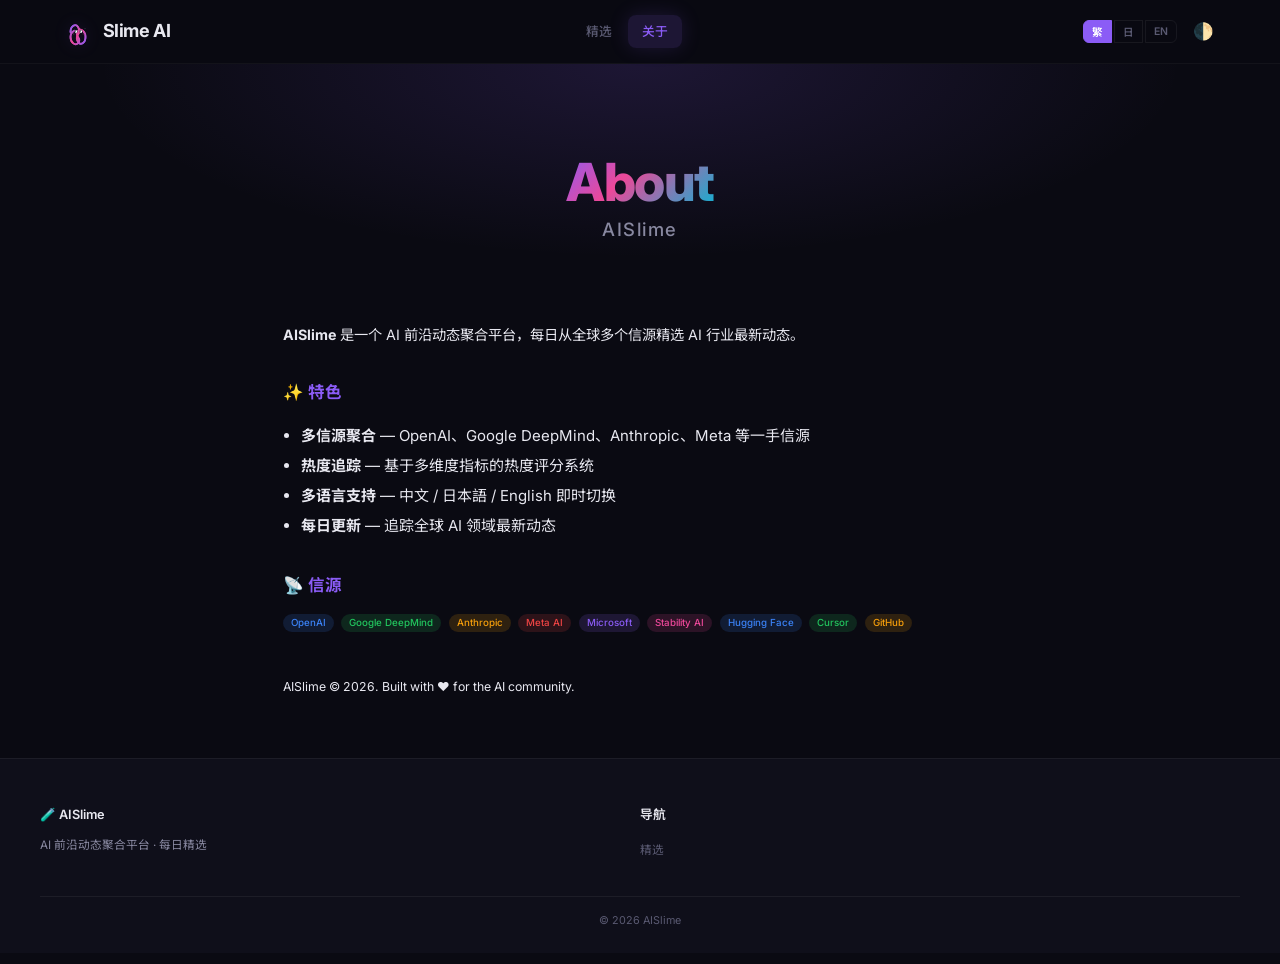
==== commit 767a8b74: "Update about.html" ====
--- a/about.html
+++ b/about.html
@@ -13,8 +13,8 @@
   <header class="site-header">
     <div class="header-inner">
       <a href="index.html" class="site-logo">
-        <img src="images/slime.svg" alt="AISlime" class="logo-img">
-        <span>AISlime</span>
+        <img src="images/slime.svg" alt="Slime AI" class="logo-img">
+        <span>Slime AI</span>
       </a>
       <nav class="main-nav" id="mainNav">
         <a href="index.html" data-i18n="nav.featured">精选</a>
--- a/css/style.css
+++ b/css/style.css
@@ -1,476 +1,367 @@
 /* ============================================================
-   AISlime — AI 前沿动态聚合
+   AISlime — Dynamic Art Theme
    ============================================================ */
-
-/* --- Fonts --- */
 @import url('https://fonts.googleapis.com/css2?family=Inter:wght@400;500;600;700;800&family=Noto+Sans+SC:wght@400;500;600;700&family=Noto+Sans+JP:wght@300;400;500;700&display=swap');
 
-/* --- CSS Variables / Themes --- */
-:root,
-[data-theme="dark"] {
-  --bg-primary: #0a0a0f;
-  --bg-secondary: #12121a;
-  --bg-card: #1a1a26;
-  --bg-card-hover: #222236;
-  --bg-header: rgba(10, 10, 15, 0.92);
-  --text-primary: #e8e8f0;
-  --text-secondary: #8888a0;
-  --text-muted: #5a5a72;
+:root,[data-theme="dark"] {
+  --bg: #0a0a12;
+  --bg2: #0f0f1a;
+  --card: rgba(255,255,255,0.04);
+  --card-hover: rgba(255,255,255,0.08);
+  --card-border: rgba(255,255,255,0.06);
+  --card-border-hover: rgba(139,92,246,0.3);
+  --text: #e8e8f0;
+  --text2: #8888a0;
+  --text3: #5a5a72;
   --accent: #8b5cf6;
-  --accent-light: #a78bfa;
-  --accent-glow: rgba(139, 92, 246, 0.15);
+  --accent2: #ec4899;
+  --accent3: #06b6d4;
+  --glow: rgba(139,92,246,0.15);
+  --glow2: rgba(236,72,153,0.1);
   --green: #22c55e;
-  --green-bg: rgba(34, 197, 94, 0.1);
   --orange: #f59e0b;
-  --orange-bg: rgba(245, 158, 11, 0.1);
-  --blue: #3b82f6;
-  --blue-bg: rgba(59, 130, 246, 0.1);
   --red: #ef4444;
-  --red-bg: rgba(239, 68, 68, 0.1);
   --pink: #ec4899;
-  --border: #2a2a3a;
-  --border-light: #1e1e2e;
-  --shadow: 0 4px 24px rgba(0,0,0,0.3);
-  --radius: 12px;
-  --radius-sm: 8px;
+  --radius: 14px;
+  --radius-sm: 10px;
   --header-h: 64px;
-  --font-sans: 'Inter', 'Noto Sans SC', 'Noto Sans JP', sans-serif;
-  --font-mono: 'JetBrains Mono', 'Fira Code', monospace;
+  --font: 'Inter','Noto Sans SC','Noto Sans JP',sans-serif;
 }
 
 [data-theme="light"] {
-  --bg-primary: #f5f5fa;
-  --bg-secondary: #eeeef4;
-  --bg-card: #ffffff;
-  --bg-card-hover: #f8f8ff;
-  --bg-header: rgba(245, 245, 250, 0.92);
-  --text-primary: #1a1a2e;
-  --text-secondary: #5a5a72;
-  --text-muted: #9a9ab0;
-  --border: #dddde8;
-  --border-light: #eeeef4;
-  --shadow: 0 4px 24px rgba(0,0,0,0.08);
-}
-
-/* --- Reset --- */
-*, *::before, *::after { margin:0; padding:0; box-sizing:border-box; }
+  --bg: #f0f0f8;
+  --bg2: #e8e8f2;
+  --card: rgba(255,255,255,0.7);
+  --card-hover: rgba(255,255,255,0.9);
+  --card-border: rgba(0,0,0,0.06);
+  --card-border-hover: rgba(139,92,246,0.3);
+  --text: #1a1a2e;
+  --text2: #5a5a72;
+  --text3: #9a9ab0;
+  --glow: rgba(139,92,246,0.08);
+  --glow2: rgba(236,72,153,0.05);
+}
+
+* { margin:0; padding:0; box-sizing:border-box; }
 html { scroll-behavior: smooth; font-size: 15px; }
 body {
-  font-family: var(--font-sans);
-  background: var(--bg-primary);
-  color: var(--text-primary);
+  font-family: var(--font);
+  background: var(--bg);
+  color: var(--text);
   line-height: 1.7;
   min-height: 100vh;
-}
-a { color: var(--accent); text-decoration: none; transition: color 0.2s; }
-a:hover { color: var(--accent-light); }
-::selection { background: var(--accent); color: #fff; }
-
-/* --- Header --- */
+  overflow-x: hidden;
+}
+a { color: var(--accent); text-decoration: none; transition: color .2s; }
+a:hover { color: var(--accent2); }
+::selection { background: var(--accent); color:#fff; }
+
+/* === Particle Canvas === */
+#particleCanvas {
+  position: fixed; inset: 0;
+  z-index: 0;
+  pointer-events: none;
+}
+
+/* === Header === */
 .site-header {
-  position: fixed; top: 0; left: 0; right: 0;
+  position: fixed; top:0; left:0; right:0;
   height: var(--header-h);
-  background: var(--bg-header);
-  backdrop-filter: blur(16px);
-  -webkit-backdrop-filter: blur(16px);
+  background: rgba(10,10,18,0.85);
+  backdrop-filter: blur(20px);
+  -webkit-backdrop-filter: blur(20px);
   z-index: 1000;
-  border-bottom: 1px solid var(--border-light);
-}
+  border-bottom: 1px solid rgba(255,255,255,0.04);
+}
+[data-theme="light"] .site-header { background: rgba(240,240,248,0.85); }
 
 .header-inner {
-  max-width: 1200px; margin: 0 auto; padding: 0 1.5rem;
-  height: 100%;
-  display: flex; align-items: center; justify-content: space-between;
-}
-
+  max-width: 1200px; margin:0 auto; padding:0 1.5rem;
+  height: 100%; display: flex; align-items: center; justify-content: space-between;
+}
 .site-logo {
-  display: flex; align-items: center; gap: 8px;
-  color: var(--text-primary);
-  font-size: 1.25rem; font-weight: 700;
+  display: flex; align-items: center; gap: 10px;
+  color: var(--text); font-size: 1.2rem; font-weight: 700;
   letter-spacing: -0.02em;
 }
-.site-logo .logo-icon { font-size: 1.4rem; }
+.site-logo .logo-img { width: 30px; height: 30px; filter: drop-shadow(0 0 8px var(--glow)); }
 
 .main-nav { display: flex; align-items: center; gap: 2px; }
 .main-nav a {
-  color: var(--text-secondary);
-  padding: 6px 14px;
-  font-size: 0.85rem; font-weight: 500;
-  border-radius: 8px;
-  transition: all 0.2s;
-}
-.main-nav a:hover { color: var(--text-primary); background: var(--bg-card); }
+  color: var(--text3); padding: 6px 14px;
+  font-size: .85rem; font-weight: 500;
+  border-radius: 8px; transition: all .2s;
+}
+.main-nav a:hover { color: var(--text); background: var(--card); }
 .main-nav a.active {
   color: var(--accent);
-  background: var(--accent-glow);
+  background: var(--glow);
+  box-shadow: 0 0 20px var(--glow);
 }
 
 .header-actions { display: flex; align-items: center; gap: 12px; }
-
-/* Language Switcher */
 .lang-switcher { display: flex; gap: 2px; }
 .lang-btn {
-  background: transparent;
-  border: 1px solid var(--border);
-  color: var(--text-muted);
-  padding: 3px 8px;
-  font-size: 0.72rem;
-  font-weight: 600;
-  cursor: pointer;
-  transition: all 0.2s;
-  font-family: var(--font-sans);
+  background: transparent; border: 1px solid var(--card-border);
+  color: var(--text3); padding: 3px 8px;
+  font-size: .7rem; font-weight: 600; cursor: pointer;
+  transition: all .2s; font-family: var(--font);
 }
 .lang-btn:first-child { border-radius: 6px 0 0 6px; }
 .lang-btn:last-child { border-radius: 0 6px 6px 0; }
-.lang-btn.active { background: var(--accent); color: #fff; border-color: var(--accent); }
-.lang-btn:hover:not(.active) { color: var(--text-primary); background: var(--bg-card); }
-
-/* Theme Toggle */
-.theme-toggle {
-  background: none; border: none;
-  font-size: 1.1rem; cursor: pointer;
-  padding: 4px;
-  border-radius: 6px;
-  transition: background 0.2s;
-}
-.theme-toggle:hover { background: var(--bg-card); }
-
-.nav-toggle { display: none; background: none; border: none; color: var(--text-primary); font-size: 1.4rem; cursor: pointer; }
-
-/* --- Hero --- */
+.lang-btn.active { background: var(--accent); color:#fff; border-color:var(--accent); }
+.lang-btn:hover:not(.active) { color: var(--text); background: var(--card); }
+
+.theme-toggle { background:none; border:none; font-size:1.1rem; cursor:pointer; padding:4px; border-radius:6px; }
+.theme-toggle:hover { background: var(--card); }
+.nav-toggle { display:none; background:none; border:none; color:var(--text); font-size:1.4rem; cursor:pointer; }
+
+/* === Hero === */
 .hero {
+  position: relative; z-index: 1;
   margin-top: var(--header-h);
-  padding: 4rem 1.5rem 3rem;
+  padding: 5rem 1.5rem 3rem;
   text-align: center;
+  overflow: hidden;
+}
+.hero::before {
+  content:''; position:absolute; inset:0;
+  background: radial-gradient(ellipse at 50% 0%, var(--glow) 0%, transparent 60%);
+  pointer-events:none;
+}
+.hero-content { position:relative; z-index:1; max-width:700px; margin:0 auto; }
+.hero-slime { margin-bottom: 1rem; }
+.hero-slime-img {
+  width: 72px; height: 72px;
+  filter: drop-shadow(0 0 30px var(--glow)) drop-shadow(0 0 60px var(--glow2));
+  animation: float 4s ease-in-out infinite;
+}
+@keyframes float {
+  0%,100% { transform: translateY(0) rotate(0deg); }
+  25% { transform: translateY(-10px) rotate(-3deg); }
+  75% { transform: translateY(-5px) rotate(3deg); }
+}
+.hero h1 {
+  font-size: clamp(2.2rem,5vw,3.5rem);
+  font-weight: 800;
+  letter-spacing: -.03em;
+  line-height: 1.1;
+  margin-bottom: .5rem;
+}
+.gradient-text {
+  background: linear-gradient(135deg, var(--accent) 0%, var(--accent2) 40%, var(--accent3) 100%);
+  -webkit-background-clip: text; -webkit-text-fill-color: transparent; background-clip: text;
+}
+.hero h1 small {
+  display: block; font-size: .35em; font-weight: 500;
+  letter-spacing: .08em; color: var(--text2);
+  -webkit-text-fill-color: var(--text2); margin-top: .5rem;
+}
+.hero-desc { color: var(--text3); font-size: .9rem; margin-bottom: 2rem; }
+
+.hero-stats { display: flex; justify-content: center; gap: 3rem; }
+.stat { text-align: center; }
+.stat-num {
+  display: block; font-size: 1.8rem; font-weight: 800;
+  color: var(--accent); font-family: 'Inter', monospace;
+  text-shadow: 0 0 20px var(--glow);
+}
+.stat-label { font-size: .75rem; color: var(--text3); }
+
+/* === Hot Bar === */
+.hot-bar {
+  position: relative; z-index: 1;
+  background: var(--bg2); border-bottom: 1px solid var(--card-border);
+  padding: .7rem 1.5rem; overflow: hidden;
+}
+.hot-bar-inner { max-width:1200px; margin:0 auto; display:flex; align-items:center; gap:1rem; }
+.hot-label { font-size:.8rem; font-weight:600; color:var(--orange); white-space:nowrap; }
+.hot-items { display:flex; gap:1.5rem; overflow-x:auto; scrollbar-width:none; }
+.hot-items::-webkit-scrollbar { display:none; }
+.hot-item { white-space:nowrap; font-size:.8rem; color:var(--text2); cursor:default; }
+
+/* === Filter === */
+.filter-bar {
+  position: relative; z-index: 1;
+  max-width:1200px; margin:1.5rem auto 0; padding:0 1.5rem;
+  display:flex; align-items:center; justify-content:space-between; gap:1rem; flex-wrap:wrap;
+}
+.filter-tabs { display:flex; gap:4px; flex-wrap:wrap; }
+.filter-tab {
+  background: var(--card); border:1px solid var(--card-border);
+  color: var(--text2); padding:5px 14px;
+  font-size:.8rem; font-weight:500;
+  border-radius:20px; cursor:pointer;
+  transition:all .25s; font-family:var(--font);
+}
+.filter-tab:hover { background: var(--card-hover); color:var(--text); border-color:var(--card-border-hover); }
+.filter-tab.active {
+  background: linear-gradient(135deg, var(--accent), var(--accent2));
+  color:#fff; border-color:transparent;
+  box-shadow: 0 0 20px var(--glow);
+}
+.filter-search {
+  display:flex; align-items:center; gap:4px;
+  background: var(--card); border:1px solid var(--card-border);
+  border-radius:20px; padding:3px 3px 3px 14px;
+}
+.filter-search input {
+  background:none; border:none; color:var(--text);
+  font-size:.8rem; outline:none; width:150px; font-family:var(--font);
+}
+.filter-search input::placeholder { color: var(--text3); }
+.search-btn {
+  background: var(--accent); color:#fff; border:none;
+  padding:4px 10px; border-radius:16px; cursor:pointer; font-size:.7rem;
+}
+
+/* === Timeline === */
+.timeline {
+  position: relative; z-index: 1;
+  max-width:1200px; margin:1.5rem auto 3rem; padding:0 1.5rem;
+}
+.timeline-day { margin-bottom: 2rem; }
+.day-header {
+  display:flex; align-items:center; gap:1rem;
+  padding:.7rem 0; margin-bottom:.5rem; cursor:pointer; user-select:none;
+}
+.day-header h2 { font-size:.95rem; font-weight:600; }
+.day-header .day-count {
+  font-size:.7rem; color:var(--text3);
+  background: var(--card); padding:2px 10px; border-radius:12px;
+}
+.day-header .collapse-icon { margin-left:auto; color:var(--text3); font-size:.7rem; }
+.day-body.collapsed { display:none; }
+
+/* === News Card === */
+.news-card {
+  display: grid; grid-template-columns: 1fr auto;
+  gap: .75rem;
+  background: var(--card);
+  border: 1px solid var(--card-border);
+  border-radius: var(--radius-sm);
+  padding: 1rem 1.25rem;
+  margin-bottom: 8px;
+  cursor: pointer;
+  transition: all .3s cubic-bezier(.4,0,.2,1);
   position: relative;
   overflow: hidden;
-  background: linear-gradient(180deg, var(--bg-secondary) 0%, var(--bg-primary) 100%);
-}
-.hero::before {
+}
+.news-card::before {
   content: '';
   position: absolute; inset: 0;
-  background: radial-gradient(ellipse at 50% 0%, var(--accent-glow) 0%, transparent 60%);
-  pointer-events: none;
-}
-.hero-content { position: relative; z-index: 1; max-width: 700px; margin: 0 auto; }
-.hero h1 {
-  font-size: clamp(2.5rem, 6vw, 4rem);
-  font-weight: 800;
-  letter-spacing: -0.03em;
-  line-height: 1.1;
-  margin-bottom: 0.5rem;
-}
-.gradient-text {
-  background: linear-gradient(135deg, var(--accent) 0%, var(--pink) 50%, var(--orange) 100%);
+  background: linear-gradient(135deg, var(--glow), var(--glow2));
+  opacity: 0;
+  transition: opacity .3s;
+}
+.news-card:hover {
+  background: var(--card-hover);
+  border-color: var(--card-border-hover);
+  transform: translateX(4px) translateY(-2px);
+  box-shadow: 0 0 30px var(--glow), 0 8px 32px rgba(0,0,0,.3);
+}
+.news-card:hover::before { opacity: 1; }
+
+.news-card > * { position: relative; z-index: 1; }
+.news-card .card-main { min-width:0; }
+.news-card .card-title {
+  font-size: .9rem; font-weight: 600; line-height: 1.5;
+  color: var(--text); margin-bottom: 4px;
+  transition: color .2s;
+}
+.news-card:hover .card-title { 
+  background: linear-gradient(135deg, var(--accent), var(--accent2));
   -webkit-background-clip: text;
   -webkit-text-fill-color: transparent;
   background-clip: text;
 }
-.hero h1 small {
-  display: block;
-  font-size: 0.35em;
-  font-weight: 500;
-  letter-spacing: 0.05em;
-  color: var(--text-secondary);
-  -webkit-text-fill-color: var(--text-secondary);
-  margin-top: 0.5rem;
-}
-.hero-desc { color: var(--text-muted); font-size: 0.95rem; margin-bottom: 2rem; }
-.hero-stats { display: flex; justify-content: center; gap: 3rem; }
-.stat { text-align: center; }
-.stat-num {
-  display: block;
-  font-size: 1.8rem;
-  font-weight: 800;
-  color: var(--accent);
-  font-family: var(--font-mono);
-}
-.stat-label { font-size: 0.78rem; color: var(--text-muted); }
-
-/* --- Hot Bar --- */
-.hot-bar {
-  background: var(--bg-secondary);
-  border-bottom: 1px solid var(--border-light);
-  padding: 0.75rem 1.5rem;
-  overflow: hidden;
-}
-.hot-bar-inner {
-  max-width: 1200px; margin: 0 auto;
-  display: flex; align-items: center; gap: 1rem;
-}
-.hot-label {
-  font-size: 0.82rem;
-  font-weight: 600;
-  color: var(--orange);
-  white-space: nowrap;
-}
-.hot-items {
-  display: flex; gap: 1.5rem;
-  overflow-x: auto;
-  padding-bottom: 4px;
-  scrollbar-width: none;
-}
-.hot-items::-webkit-scrollbar { display: none; }
-.hot-item {
-  white-space: nowrap;
-  font-size: 0.82rem;
-  color: var(--text-secondary);
-  cursor: pointer;
-  transition: color 0.2s;
-}
-.hot-item:hover { color: var(--text-primary); }
-.hot-item .hot-source { color: var(--text-muted); font-size: 0.75rem; }
-
-/* --- Filter Bar --- */
-.filter-bar {
-  max-width: 1200px; margin: 1.5rem auto 0;
-  padding: 0 1.5rem;
-  display: flex; align-items: center; justify-content: space-between;
-  gap: 1rem;
-  flex-wrap: wrap;
-}
-.filter-tabs { display: flex; gap: 4px; flex-wrap: wrap; }
-.filter-tab {
-  background: transparent;
-  border: 1px solid var(--border);
-  color: var(--text-secondary);
-  padding: 6px 14px;
-  font-size: 0.82rem; font-weight: 500;
-  border-radius: 20px;
-  cursor: pointer;
-  transition: all 0.2s;
-  font-family: var(--font-sans);
-}
-.filter-tab:hover { background: var(--bg-card); color: var(--text-primary); }
-.filter-tab.active {
-  background: var(--accent);
-  color: #fff;
-  border-color: var(--accent);
-}
-.filter-search {
-  display: flex; align-items: center; gap: 4px;
-  background: var(--bg-card);
-  border: 1px solid var(--border);
-  border-radius: 20px;
-  padding: 4px 4px 4px 14px;
-}
-.filter-search input {
-  background: none; border: none;
-  color: var(--text-primary);
-  font-size: 0.82rem;
-  outline: none;
-  width: 160px;
-  font-family: var(--font-sans);
-}
-.filter-search input::placeholder { color: var(--text-muted); }
-.search-btn {
-  background: var(--accent); color: #fff;
-  border: none;
-  padding: 4px 10px;
-  border-radius: 16px;
-  cursor: pointer;
-  font-size: 0.75rem;
-}
-
-/* --- Timeline --- */
-.timeline {
-  max-width: 1200px; margin: 1.5rem auto 3rem;
-  padding: 0 1.5rem;
-}
-
-.timeline-day {
-  margin-bottom: 2rem;
-}
-
-.day-header {
-  display: flex; align-items: center;
-  gap: 1rem;
-  padding: 0.75rem 0;
-  margin-bottom: 0.75rem;
-  cursor: pointer;
-  user-select: none;
-}
-.day-header h2 {
-  font-size: 1rem;
-  font-weight: 600;
-  color: var(--text-primary);
-}
-.day-header .day-count {
-  font-size: 0.75rem;
-  color: var(--text-muted);
-  background: var(--bg-card);
-  padding: 2px 10px;
-  border-radius: 12px;
-}
-.day-header .collapse-icon {
-  margin-left: auto;
-  color: var(--text-muted);
-  font-size: 0.75rem;
-  transition: transform 0.2s;
-}
-.day-header.collapsed .collapse-icon { transform: rotate(-90deg); }
-.day-body.collapsed { display: none; }
-
-/* --- News Card --- */
-.news-card {
-  display: grid;
-  grid-template-columns: 1fr auto;
-  gap: 0.75rem;
-  background: var(--bg-card);
-  border: 1px solid var(--border-light);
-  border-radius: var(--radius-sm);
-  padding: 1rem 1.25rem;
-  margin-bottom: 6px;
-  transition: all 0.2s;
-  cursor: pointer;
-}
-.news-card:hover {
-  background: var(--bg-card-hover);
-  border-color: var(--border);
-  transform: translateX(3px);
-}
-
-.news-card .card-main { min-width: 0; }
-.news-card .card-title {
-  font-size: 0.92rem;
-  font-weight: 600;
-  line-height: 1.5;
-  color: var(--text-primary);
-  margin-bottom: 4px;
-}
-.news-card:hover .card-title { color: var(--accent); }
 .news-card .card-desc {
-  font-size: 0.8rem;
-  color: var(--text-secondary);
-  line-height: 1.6;
-  margin-bottom: 6px;
+  font-size: .78rem; color: var(--text2); line-height: 1.6; margin-bottom: 6px;
 }
 .news-card .card-meta {
-  display: flex; flex-wrap: wrap;
-  align-items: center;
-  gap: 6px;
+  display: flex; flex-wrap: wrap; align-items: center; gap: 6px;
 }
 .news-card .card-source {
-  font-size: 0.72rem;
-  color: var(--text-muted);
-  padding: 1px 6px;
-  background: var(--bg-secondary);
-  border-radius: 4px;
-}
-.news-card .card-time {
-  font-size: 0.72rem;
-  color: var(--text-muted);
-}
+  font-size: .7rem; color: var(--text3);
+  padding: 1px 6px; background: var(--bg2); border-radius: 4px;
+}
+.news-card .card-time { font-size: .7rem; color: var(--text3); }
 .card-tags { display: flex; flex-wrap: wrap; gap: 4px; }
 .card-tag {
-  font-size: 0.68rem;
-  padding: 1px 8px;
-  border-radius: 10px;
-  font-weight: 500;
-}
-.card-tag.model { background: var(--blue-bg); color: var(--blue); }
-.card-tag.product { background: var(--green-bg); color: var(--green); }
-.card-tag.industry { background: var(--orange-bg); color: var(--orange); }
-.card-tag.paper { background: var(--red-bg); color: var(--red); }
-.card-tag.tutorial { background: var(--accent-glow); color: var(--accent); }
-.card-tag.agent { background: rgba(236, 72, 153, 0.1); color: var(--pink); }
-
-.news-card .card-side {
-  display: flex; flex-direction: column;
-  align-items: flex-end;
-  justify-content: space-between;
-  gap: 4px;
-}
+  font-size: .65rem; padding: 1px 8px; border-radius: 10px; font-weight: 500;
+}
+.card-tag.model { background: rgba(59,130,246,0.15); color: #3b82f6; }
+.card-tag.product { background: rgba(34,197,94,0.15); color: #22c55e; }
+.card-tag.industry { background: rgba(245,158,11,0.15); color: #f59e0b; }
+.card-tag.paper { background: rgba(239,68,68,0.15); color: #ef4444; }
+.card-tag.tutorial { background: var(--glow); color: var(--accent); }
+.card-tag.agent { background: rgba(236,72,153,0.15); color: var(--pink); }
+
+.news-card .card-side { display:flex; flex-direction:column; align-items:flex-end; justify-content:center; gap:2px; }
 .card-heat {
-  font-size: 0.85rem;
-  font-weight: 700;
-  color: var(--orange);
-  font-family: var(--font-mono);
-}
-.card-heat-label { font-size: 0.65rem; color: var(--text-muted); }
-
-/* --- Footer --- */
+  font-size: .85rem; font-weight: 700;
+  font-family: 'Inter', monospace;
+}
+.card-heat-label { font-size: .6rem; color: var(--text3); }
+
+/* === Card entrance animation === */
+.news-card {
+  animation: cardIn .4s cubic-bezier(.4,0,.2,1) both;
+}
+@keyframes cardIn {
+  from { opacity: 0; transform: translateY(15px) scale(.98); }
+  to { opacity: 1; transform: translateY(0) scale(1); }
+}
+
+/* === Footer === */
 .site-footer {
-  background: var(--bg-secondary);
-  border-top: 1px solid var(--border-light);
-  padding: 3rem 1.5rem 1.5rem;
-  margin-top: auto;
-}
-.footer-inner {
-  max-width: 1200px; margin: 0 auto;
-  display: grid;
-  grid-template-columns: 2fr 1fr 1fr;
-  gap: 2rem;
-}
-.footer-section h4 {
-  font-size: 0.9rem;
-  font-weight: 600;
-  margin-bottom: 0.75rem;
-  color: var(--text-primary);
-}
-.footer-section p { font-size: 0.8rem; color: var(--text-secondary); line-height: 1.6; }
-.footer-section ul { list-style: none; }
-.footer-section li { margin-bottom: 4px; }
-.footer-section a { color: var(--text-muted); font-size: 0.8rem; }
-.footer-section a:hover { color: var(--accent); }
-.footer-social { display: flex; gap: 1rem; margin-top: 0.75rem; }
-.footer-social a { font-size: 1.1rem; }
-.footer-bottom {
-  max-width: 1200px; margin: 2rem auto 0;
-  padding-top: 1rem;
-  border-top: 1px solid var(--border-light);
-  text-align: center;
-  font-size: 0.75rem;
-  color: var(--text-muted);
-}
-
-/* --- Scroll Top --- */
-.scroll-top {
-  position: fixed; bottom: 30px; right: 30px;
-  width: 40px; height: 40px;
-  background: var(--accent);
-  color: #fff;
-  border: none;
-  border-radius: 50%;
-  font-size: 1.1rem;
-  cursor: pointer;
-  opacity: 0; visibility: hidden;
-  transform: translateY(10px);
-  transition: all 0.3s ease;
-  box-shadow: 0 4px 12px rgba(0,0,0,0.3);
-  z-index: 999;
-}
-.scroll-top.visible { opacity: 1; visibility: visible; transform: translateY(0); }
-.scroll-top:hover { transform: translateY(-2px); filter: brightness(1.2); }
-
-/* --- Responsive --- */
-@media (max-width: 768px) {
+  position: relative; z-index: 1;
+  background: var(--bg2); border-top:1px solid var(--card-border);
+  padding:3rem 1.5rem 1.5rem; margin-top:auto;
+}
+.footer-inner { max-width:1200px; margin:0 auto; display:grid; grid-template-columns:2fr 1fr 1fr; gap:2rem; }
+.footer-section h4 { font-size:.85rem; font-weight:600; margin-bottom:.7rem; }
+.footer-section p { font-size:.78rem; color:var(--text2); line-height:1.6; }
+.footer-section ul { list-style:none; }
+.footer-section li { margin-bottom:4px; }
+.footer-section a { color:var(--text3); font-size:.78rem; }
+.footer-section a:hover { color:var(--accent); }
+.footer-social { display:flex; gap:1rem; margin-top:.7rem; }
+.footer-social a { font-size:1.1rem; }
+.footer-bottom { max-width:1200px; margin:2rem auto 0; padding-top:1rem; border-top:1px solid var(--card-border); text-align:center; font-size:.72rem; color:var(--text3); }
+
+.scroll-top { position:fixed; bottom:30px; right:30px; width:40px; height:40px; background:linear-gradient(135deg,var(--accent),var(--accent2)); color:#fff; border:none; border-radius:50%; font-size:1.1rem; cursor:pointer; opacity:0; visibility:hidden; transform:translateY(10px); transition:all .3s; box-shadow:0 0 20px var(--glow); z-index:999; }
+.scroll-top.visible { opacity:1; visibility:visible; transform:translateY(0); }
+.scroll-top:hover { transform:translateY(-2px) scale(1.1); }
+
+/* === Glow line decoration === */
+.glow-line {
+  position: relative; z-index: 1;
+  height: 2px; max-width: 1200px; margin: 0 auto;
+  background: linear-gradient(90deg, transparent, var(--accent), var(--accent2), var(--accent3), transparent);
+  opacity: .3;
+  filter: blur(2px);
+}
+
+/* === Responsive === */
+@media (max-width:768px) {
   .main-nav {
-    position: fixed; top: var(--header-h); left: 0; right: 0;
-    background: var(--bg-header);
-    flex-direction: column;
-    padding: 0.75rem;
-    gap: 2px;
-    transform: translateY(-100%);
-    opacity: 0;
-    transition: all 0.3s;
-    pointer-events: none;
-    border-bottom: 1px solid var(--border);
+    position:fixed; top:var(--header-h); left:0; right:0;
+    background: rgba(10,10,18,.95);
+    flex-direction:column; padding:.7rem; gap:2px;
+    transform:translateY(-100%); opacity:0;
+    transition:all .3s; pointer-events:none;
+    border-bottom:1px solid var(--card-border);
   }
-  .main-nav.open { transform: translateY(0); opacity: 1; pointer-events: auto; }
-  .main-nav a { padding: 10px 14px; width: 100%; }
-  .nav-toggle { display: block; }
-  .lang-btn { padding: 2px 6px; font-size: 0.65rem; }
-
-  .hero-stats { gap: 1.5rem; }
-  .stat-num { font-size: 1.4rem; }
-
-  .filter-bar { flex-direction: column; align-items: stretch; }
-  .filter-search { width: 100%; }
-  .filter-search input { width: 100%; }
-
-  .news-card { grid-template-columns: 1fr; }
-  .news-card .card-side { flex-direction: row; align-items: center; justify-content: flex-start; }
-
-  .footer-inner { grid-template-columns: 1fr; }
-}
+  [data-theme="light"] .main-nav { background: rgba(240,240,248,.95); }
+  .main-nav.open { transform:translateY(0); opacity:1; pointer-events:auto; }
+  .main-nav a { padding:10px 14px; width:100%; }
+  .nav-toggle { display:block; }
+  .filter-bar { flex-direction:column; align-items:stretch; }
+  .filter-search { width:100%; }
+  .filter-search input { width:100%; }
+  .news-card { grid-template-columns:1fr; }
+  .news-card .card-side { flex-direction:row; align-items:center; justify-content:flex-start; gap:8px; }
+  .footer-inner { grid-template-columns:1fr; }
+  .hero-stats { gap:1.5rem; }
+}
